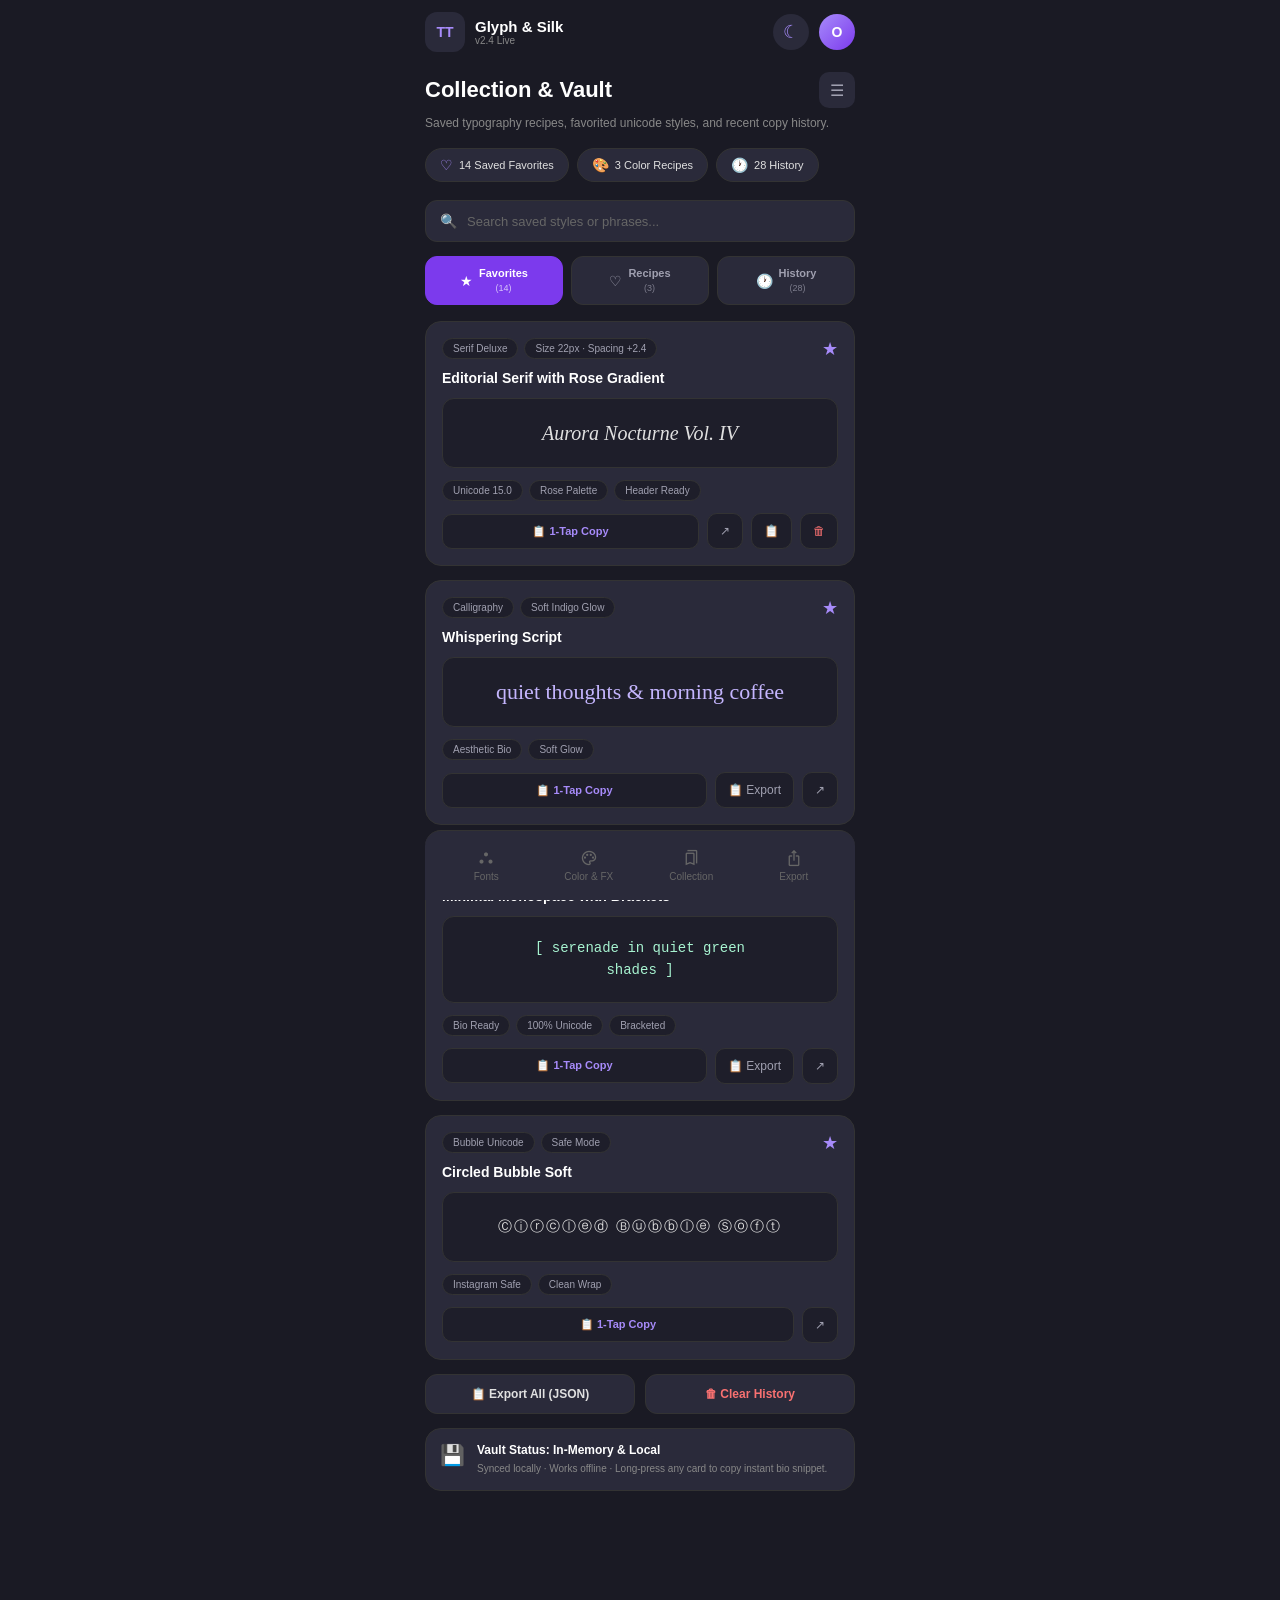
==== indexCollection.html @ 8c1415b9 "reducing the nav in font" ====
<!doctype html>
<html lang="en">
  <head>
    <meta charset="UTF-8" />
    <meta name="viewport" content="width=device-width, initial-scale=1.0" />
    <title>Glyph & Silk - Collection</title>
    <link rel="stylesheet" href="styleCollection.css" />
    <!-- Google Fonts -->
    <link
      rel="stylesheet"
      href="https://fonts.googleapis.com/css2?family=Material+Symbols+Outlined:opsz,wght,FILL,GRAD@24,400,0,0"
    />
  </head>
  <body>
    <div class="app">
      <!-- HEADER -->
      <header class="header">
        <div class="header-left">
          <div class="logo">TT</div>
          <div>
            <h1>Glyph & Silk</h1>
            <p>v2.4 Live</p>
          </div>
        </div>
        <div class="header-right">
          <button class="theme-btn">☾</button>
          <div class="avatar">O</div>
        </div>
      </header>

      <!-- TITLE SECTION -->
      <div class="title-section">
        <div class="title-row">
          <h2>Collection & Vault</h2>
          <button class="filter-btn">☰</button>
        </div>
        <p class="subtitle">
          Saved typography recipes, favorited unicode styles, and recent copy
          history.
        </p>
      </div>

      <!-- STATS PILLS -->
      <div class="stats-row">
        <div class="stat-pill">
          <span class="icon">♡</span> 14 Saved Favorites
        </div>
        <div class="stat-pill">
          <span class="icon">🎨</span> 3 Color Recipes
        </div>
        <div class="stat-pill"><span class="icon">🕐</span> 28 History</div>
      </div>

      <!-- SEARCH BAR -->
      <div class="search-bar">
        <span class="search-icon">🔍</span>
        <input type="text" placeholder="Search saved styles or phrases..." />
      </div>

      <!-- FILTER TABS -->
      <div class="filter-tabs">
        <button class="active">
          <span class="icon">★</span>
          <div>
            <strong>Favorites</strong>
            <small>(14)</small>
          </div>
        </button>
        <button>
          <span class="icon">♡</span>
          <div>
            <strong>Recipes</strong>
            <small>(3)</small>
          </div>
        </button>
        <button>
          <span class="icon">🕐</span>
          <div>
            <strong>History</strong>
            <small>(28)</small>
          </div>
        </button>
      </div>

      <!-- CARD 1: Editorial Serif -->
      <div class="vault-card">
        <div class="card-top">
          <div class="tags">
            <span class="tag">Serif Deluxe</span>
            <span class="tag">Size 22px · Spacing +2.4</span>
          </div>
          <button class="star-btn">★</button>
        </div>
        <h3>Editorial Serif with Rose Gradient</h3>
        <div class="preview-box editorial-serif">Aurora Nocturne Vol. IV</div>
        <div class="tags-row">
          <span class="tag">Unicode 15.0</span>
          <span class="tag">Rose Palette</span>
          <span class="tag">Header Ready</span>
        </div>
        <div class="action-row">
          <button class="copy-btn">📋 1-Tap Copy</button>
          <button class="icon-btn">↗</button>
          <button class="icon-btn">📋</button>
          <button class="icon-btn delete">🗑</button>
        </div>
      </div>

      <!-- CARD 2: Whispering Script -->
      <div class="vault-card">
        <div class="card-top">
          <div class="tags">
            <span class="tag">Calligraphy</span>
            <span class="tag">Soft Indigo Glow</span>
          </div>
          <button class="star-btn">★</button>
        </div>
        <h3>Whispering Script</h3>
        <div class="preview-box whispering-script">
          quiet thoughts & morning coffee
        </div>
        <div class="tags-row">
          <span class="tag">Aesthetic Bio</span>
          <span class="tag">Soft Glow</span>
        </div>
        <div class="action-row">
          <button class="copy-btn">📋 1-Tap Copy</button>
          <button class="icon-btn">📋 Export</button>
          <button class="icon-btn">↗</button>
        </div>
      </div>

      <!-- CARD 3: Minimal Monospace -->
      <div class="vault-card">
        <div class="card-top">
          <div class="tags">
            <span class="tag">Monospace</span>
            <span class="tag">Sage Accent</span>
          </div>
          <button class="star-btn">★</button>
        </div>
        <h3>Minimal Monospace with Brackets</h3>
        <div class="preview-box monospace">
          [ serenade in quiet green<br />shades ]
        </div>
        <div class="tags-row">
          <span class="tag">Bio Ready</span>
          <span class="tag">100% Unicode</span>
          <span class="tag">Bracketed</span>
        </div>
        <div class="action-row">
          <button class="copy-btn">📋 1-Tap Copy</button>
          <button class="icon-btn">📋 Export</button>
          <button class="icon-btn">↗</button>
        </div>
      </div>

      <!-- CARD 4: Circled Bubble -->
      <div class="vault-card">
        <div class="card-top">
          <div class="tags">
            <span class="tag">Bubble Unicode</span>
            <span class="tag">Safe Mode</span>
          </div>
          <button class="star-btn">★</button>
        </div>
        <h3>Circled Bubble Soft</h3>
        <div class="preview-box circled-bubble">Ⓒⓘⓡⓒⓛⓔⓓ Ⓑⓤⓑⓑⓛⓔ Ⓢⓞⓕⓣ</div>
        <div class="tags-row">
          <span class="tag">Instagram Safe</span>
          <span class="tag">Clean Wrap</span>
        </div>
        <div class="action-row">
          <button class="copy-btn">📋 1-Tap Copy</button>
          <button class="icon-btn">↗</button>
        </div>
      </div>

      <!-- BOTTOM BUTTONS -->
      <div class="bottom-actions">
        <button class="export-btn">📋 Export All (JSON)</button>
        <button class="clear-btn">🗑 Clear History</button>
      </div>

      <!-- VAULT STATUS -->
      <div class="vault-status">
        <div class="status-icon">💾</div>
        <div>
          <strong>Vault Status: In-Memory & Local</strong>
          <p>
            Synced locally · Works offline · Long-press any card to copy instant
            bio snippet.
          </p>
        </div>
      </div>

      <!-- BOTTOM NAV -->
      <nav class="bottom-nav">
        <a href="index.html" class="nav-item">
          <span>
            <span class="material-symbols-outlined">atr</span>
          </span>
          <p>Fonts</p>
        </a>

        <a href="indexTheme.html" class="nav-item">
          <span>
            <span class="material-symbols-outlined">palette</span>
          </span>
          <p>Color & FX</p>
        </a>

        <a href="indexCollection.html" class="nav-item">
          <span> <span class="material-symbols-outlined">bookmarks</span></span>
          <p>Collection</p>
        </a>
        <div class="nav-item">
          <span>
            <span class="material-symbols-outlined">ios_share</span>
          </span>
          <p>Export</p>
        </div>
      </nav>
    </div>
  </body>
</html>
---- styleCollection.css ----
/* RESET */
* {
  margin: 0;
  padding: 0;
  box-sizing: border-box;
}

body {
  background: #1a1a24;
  color: #e0e0e0;
  font-family: "Inter", sans-serif;
  min-height: 100vh;
  display: flex;
  justify-content: center;
  padding: 12px;
}

.app {
  width: 100%;
  max-width: 430px;
  padding-bottom: 90px;
}

/* HEADER */
.header {
  display: flex;
  justify-content: space-between;
  align-items: center;
  margin-bottom: 20px;
}

.header-left {
  display: flex;
  align-items: center;
  gap: 10px;
}

.logo {
  width: 40px;
  height: 40px;
  background: #2a2a3a;
  border-radius: 12px;
  display: flex;
  align-items: center;
  justify-content: center;
  font-weight: 700;
  color: #a78bfa;
  font-size: 14px;
}

.header h1 {
  font-size: 15px;
  font-weight: 600;
  color: #fff;
}

.header p {
  font-size: 10px;
  color: #888;
}

.header-right {
  display: flex;
  align-items: center;
  gap: 10px;
}

.theme-btn {
  width: 36px;
  height: 36px;
  border-radius: 50%;
  border: none;
  background: #2a2a3a;
  color: #a78bfa;
  font-size: 18px;
  cursor: pointer;
}

.avatar {
  width: 36px;
  height: 36px;
  background: linear-gradient(135deg, #a78bfa, #7c3aed);
  border-radius: 50%;
  display: flex;
  align-items: center;
  justify-content: center;
  font-weight: 700;
  color: #fff;
  font-size: 14px;
}

/* TITLE */
.title-section {
  margin-bottom: 16px;
}

.title-row {
  display: flex;
  justify-content: space-between;
  align-items: center;
  margin-bottom: 6px;
}

.title-section h2 {
  font-size: 22px;
  font-weight: 700;
  color: #fff;
}

.filter-btn {
  width: 36px;
  height: 36px;
  border-radius: 10px;
  border: none;
  background: #2a2a3a;
  color: #a0a0b0;
  font-size: 16px;
  cursor: pointer;
}

.subtitle {
  font-size: 12px;
  color: #888;
  line-height: 1.5;
}

/* STATS PILLS */
.stats-row {
  display: flex;
  gap: 8px;
  margin-bottom: 14px;
  overflow-x: auto;
  padding-bottom: 4px;
}

.stat-pill {
  white-space: nowrap;
  background: #2a2a3a;
  border: 1px solid #333;
  color: #e0e0e0;
  padding: 8px 14px;
  border-radius: 20px;
  font-size: 11px;
  font-weight: 500;
  display: flex;
  align-items: center;
  gap: 6px;
}

.stat-pill .icon {
  color: #a78bfa;
  font-size: 14px;
}

/* SEARCH BAR */
.search-bar {
  display: flex;
  align-items: center;
  gap: 10px;
  background: #2a2a3a;
  border: 1px solid #333;
  border-radius: 12px;
  padding: 12px 14px;
  margin-bottom: 14px;
}

.search-icon {
  color: #666;
  font-size: 14px;
}

.search-bar input {
  flex: 1;
  background: transparent;
  border: none;
  outline: none;
  color: #e0e0e0;
  font-size: 13px;
  font-family: "Inter", sans-serif;
}

.search-bar input::placeholder {
  color: #666;
}

/* FILTER TABS */
.filter-tabs {
  display: flex;
  gap: 8px;
  margin-bottom: 16px;
}

.filter-tabs button {
  flex: 1;
  display: flex;
  align-items: center;
  justify-content: center;
  gap: 6px;
  background: #2a2a3a;
  border: 1px solid #333;
  color: #a0a0b0;
  padding: 10px 8px;
  border-radius: 12px;
  cursor: pointer;
  font-family: "Inter", sans-serif;
}

.filter-tabs button.active {
  background: #7c3aed;
  color: #fff;
  border-color: #7c3aed;
}

.filter-tabs .icon {
  font-size: 14px;
}

.filter-tabs strong {
  font-size: 11px;
  display: block;
  font-weight: 600;
}

.filter-tabs small {
  font-size: 9px;
  opacity: 0.7;
}

/* VAULT CARDS */
.vault-card {
  background: #2a2a3a;
  border-radius: 16px;
  padding: 16px;
  margin-bottom: 14px;
  border: 1px solid #333;
}

.card-top {
  display: flex;
  justify-content: space-between;
  align-items: flex-start;
  margin-bottom: 10px;
}

.tags {
  display: flex;
  gap: 6px;
  flex-wrap: wrap;
}

.tag {
  background: #1e1e2a;
  color: #a0a0b0;
  padding: 4px 10px;
  border-radius: 20px;
  font-size: 10px;
  font-weight: 500;
  border: 1px solid #333;
}

.star-btn {
  background: transparent;
  border: none;
  color: #a78bfa;
  font-size: 18px;
  cursor: pointer;
}

.vault-card h3 {
  font-size: 14px;
  font-weight: 600;
  color: #fff;
  margin-bottom: 12px;
}

/* PREVIEW BOXES */
.preview-box {
  background: #1e1e2a;
  border-radius: 12px;
  padding: 20px;
  margin-bottom: 12px;
  text-align: center;
  min-height: 70px;
  display: flex;
  align-items: center;
  justify-content: center;
  border: 1px solid #333;
}

.editorial-serif {
  font-family: "Playfair Display", serif;
  font-style: italic;
  font-size: 20px;
  color: #e0e0e0;
}

.whispering-script {
  font-family: "Dancing Script", cursive;
  font-size: 22px;
  color: #c4b5fd;
}

.monospace {
  font-family: "Fira Code", monospace;
  font-size: 14px;
  color: #a7f3d0;
  line-height: 1.6;
}

.circled-bubble {
  font-family: "Inter", sans-serif;
  font-size: 14px;
  color: #e0e0e0;
  letter-spacing: 2px;
}

.tags-row {
  display: flex;
  gap: 6px;
  flex-wrap: wrap;
  margin-bottom: 12px;
}

/* ACTION BUTTONS */
.action-row {
  display: flex;
  gap: 8px;
  align-items: center;
}

.copy-btn {
  flex: 1;
  background: #1e1e2a;
  border: 1px solid #333;
  color: #a78bfa;
  padding: 10px 14px;
  border-radius: 10px;
  font-size: 11px;
  font-weight: 600;
  cursor: pointer;
  font-family: "Inter", sans-serif;
}

.icon-btn {
  background: #1e1e2a;
  border: 1px solid #333;
  color: #a0a0b0;
  padding: 10px 12px;
  border-radius: 10px;
  font-size: 12px;
  cursor: pointer;
}

.icon-btn.delete {
  color: #f87171;
}

/* BOTTOM ACTIONS */
.bottom-actions {
  display: flex;
  gap: 10px;
  margin-bottom: 14px;
}

.export-btn {
  flex: 1;
  background: #2a2a3a;
  border: 1px solid #333;
  color: #e0e0e0;
  padding: 12px;
  border-radius: 12px;
  font-size: 12px;
  font-weight: 600;
  cursor: pointer;
  font-family: "Inter", sans-serif;
}

.clear-btn {
  flex: 1;
  background: #2a2a3a;
  border: 1px solid #333;
  color: #f87171;
  padding: 12px;
  border-radius: 12px;
  font-size: 12px;
  font-weight: 600;
  cursor: pointer;
  font-family: "Inter", sans-serif;
}

/* VAULT STATUS */
.vault-status {
  display: flex;
  align-items: flex-start;
  gap: 12px;
  background: #2a2a3a;
  border: 1px solid #333;
  border-radius: 16px;
  padding: 14px;
  margin-bottom: 16px;
}

.status-icon {
  font-size: 20px;
  color: #a78bfa;
}

.vault-status strong {
  font-size: 12px;
  color: #fff;
  display: block;
  margin-bottom: 4px;
}

.vault-status p {
  font-size: 10px;
  color: #888;
  line-height: 1.5;
}

/* BOTTOM NAV */
.bottom-nav {
  position: fixed;
  bottom: 0;
  left: 0;
  right: 0;
  display: grid;
  grid-template-columns: repeat(4, 1fr);
  background: #2a2a3a;
  border-radius: 16px 16px 0 0;
  padding: 10px;
  z-index: 100;
  border-top: 1px solid #333;
  max-width: 430px;
  margin: 0 auto;
}

.nav-item {
  text-align: center;
  padding: 8px;
  border-radius: 10px;
  cursor: pointer;
  transition: all 0.2s ease;
  text-decoration: none;
  color: inherit;
  display: block;
}

.nav-item span {
  font-size: 18px;
  display: block;
  margin-bottom: 4px;
  color: #666;
}

.nav-item p {
  font-size: 10px;
  color: #666;
  font-weight: 500;
}

.nav-item.active {
  background: #1e1e2a;
}

.nav-item.active span,
.nav-item.active p {
  color: #a78bfa;
}

.nav-item:hover {
  background: #1e1e2a;
  transform: translateY(-2px);
}
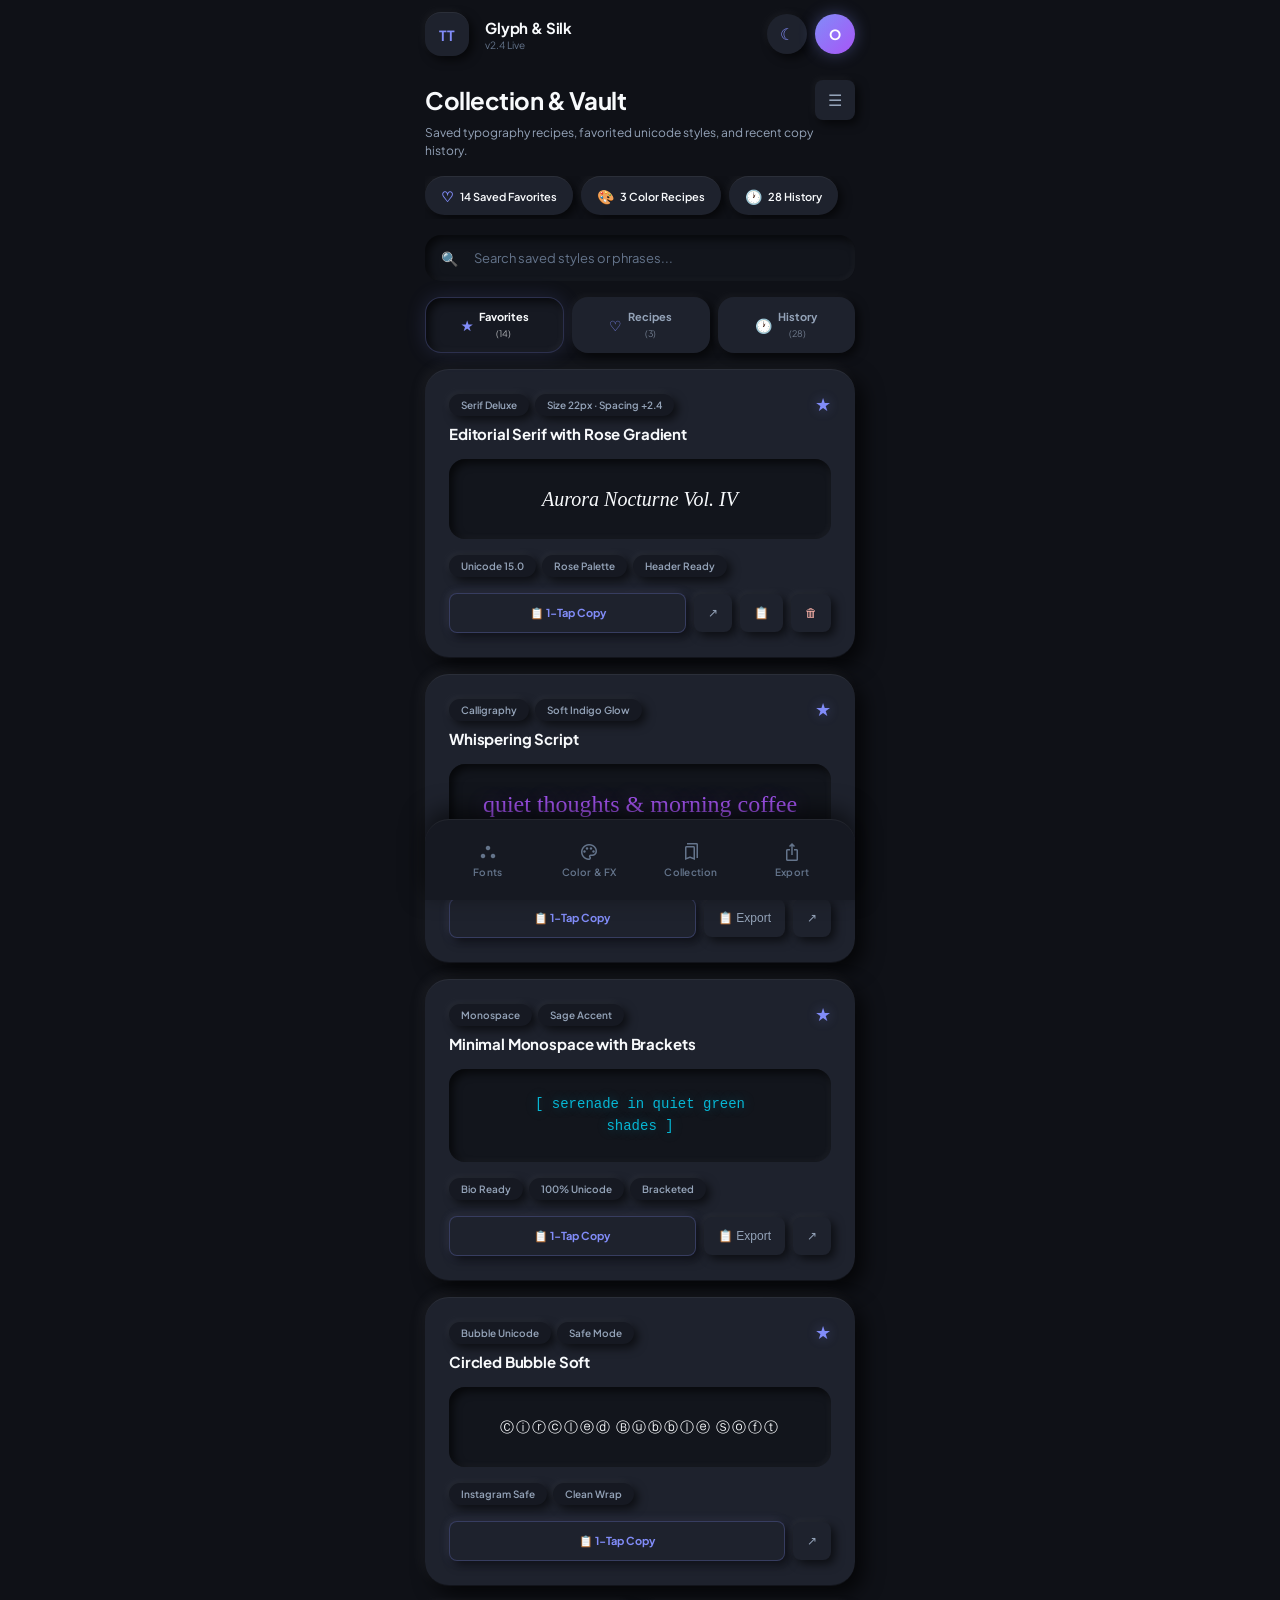
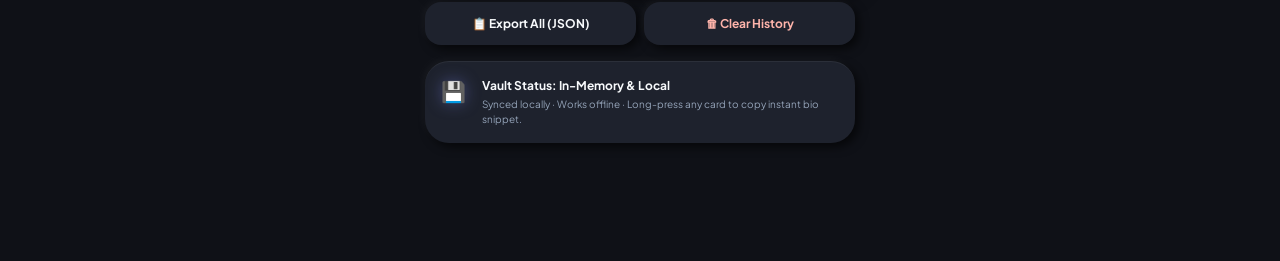
==== commit 5ff923cf: "testing a new design" ====
--- a/indexCollection.html
+++ b/indexCollection.html
@@ -10,6 +10,12 @@
       rel="stylesheet"
       href="https://fonts.googleapis.com/css2?family=Material+Symbols+Outlined:opsz,wght,FILL,GRAD@24,400,0,0"
     />
+    <link rel="preconnect" href="https://fonts.googleapis.com" />
+    <link rel="preconnect" href="https://fonts.gstatic.com" crossorigin />
+    <link
+      href="https://fonts.googleapis.com/css2?family=Plus+Jakarta+Sans:wght@400;500;600;700&display=swap"
+      rel="stylesheet"
+    />
   </head>
   <body>
     <div class="app">
--- a/styleCollection.css
+++ b/styleCollection.css
@@ -5,10 +5,61 @@
   box-sizing: border-box;
 }
 
+/* MIDNIGHT SILK — Design System */
+:root {
+  /* Surfaces */
+  --surface-base: #0f1117;
+  --surface-elevated: #161922;
+  --surface-raised: #1e222d;
+  --surface-highlight: #262b38;
+  --surface-input: #12151c;
+
+  /* Text */
+  --text-primary: #f8fafc;
+  --text-secondary: #94a3b8;
+  --text-tertiary: #64748b;
+
+  /* Accents */
+  --primary: #818cf8;
+  --secondary: #a855f7;
+  --tertiary: #06b6d4;
+
+  /* Glows */
+  --glow-primary: rgba(129, 140, 248, 0.35);
+  --glow-secondary: rgba(168, 85, 247, 0.3);
+  --glow-tertiary: rgba(6, 182, 212, 0.35);
+
+  /* Shadows */
+  --shadow-level-1:
+    4px 4px 10px rgba(0, 0, 0, 0.6), -3px -3px 8px rgba(255, 255, 255, 0.04);
+  --shadow-level-2:
+    8px 8px 20px rgba(0, 0, 0, 0.7), -4px -4px 14px rgba(255, 255, 255, 0.05);
+  --shadow-inset:
+    inset 4px 4px 8px rgba(0, 0, 0, 0.65),
+    inset -2px -2px 6px rgba(255, 255, 255, 0.04);
+  --shadow-glow:
+    0 0 20px var(--glow-primary), 6px 6px 16px rgba(0, 0, 0, 0.7),
+    -3px -3px 10px rgba(255, 255, 255, 0.05);
+
+  /* Rounded */
+  --r-sm: 0.25rem;
+  --r-md: 0.5rem;
+  --r-lg: 1rem;
+  --r-xl: 1.5rem;
+  --r-full: 9999px;
+
+  /* Spacing */
+  --space-xs: 0.25rem;
+  --space-sm: 0.5rem;
+  --space-md: 1rem;
+  --space-lg: 1.5rem;
+  --space-xl: 2.5rem;
+}
+
 body {
-  background: #1a1a24;
-  color: #e0e0e0;
-  font-family: "Inter", sans-serif;
+  background: var(--surface-base);
+  color: var(--text-primary);
+  font-family: "Plus Jakarta Sans", "Inter", sans-serif;
   min-height: 100vh;
   display: flex;
   justify-content: center;
@@ -26,129 +77,147 @@
   display: flex;
   justify-content: space-between;
   align-items: center;
-  margin-bottom: 20px;
+  margin-bottom: var(--space-lg);
 }
 
 .header-left {
   display: flex;
   align-items: center;
-  gap: 10px;
+  gap: var(--space-md);
 }
 
 .logo {
+  width: 44px;
+  height: 44px;
+  background: var(--surface-raised);
+  border-radius: var(--r-lg);
+  display: flex;
+  align-items: center;
+  justify-content: center;
+  font-weight: 700;
+  color: var(--primary);
+  font-size: 14px;
+  box-shadow: var(--shadow-level-1);
+  border-top: 1px solid rgba(255, 255, 255, 0.06);
+}
+
+.header h1 {
+  font-size: 15px;
+  font-weight: 700;
+  color: var(--text-primary);
+  letter-spacing: -0.01em;
+}
+
+.header p {
+  font-size: 10px;
+  color: var(--text-tertiary);
+  margin-top: 2px;
+}
+
+.header-right {
+  display: flex;
+  align-items: center;
+  gap: var(--space-sm);
+}
+
+.theme-btn {
   width: 40px;
   height: 40px;
-  background: #2a2a3a;
-  border-radius: 12px;
+  border-radius: var(--r-full);
+  border: none;
+  background: var(--surface-raised);
+  color: var(--primary);
+  font-size: 16px;
+  cursor: pointer;
+  box-shadow: var(--shadow-level-1);
+  transition: all 0.2s ease;
+}
+
+.theme-btn:active {
+  box-shadow: var(--shadow-inset);
+}
+
+.avatar {
+  width: 40px;
+  height: 40px;
+  background: linear-gradient(135deg, var(--primary), var(--secondary));
+  border-radius: var(--r-full);
   display: flex;
   align-items: center;
   justify-content: center;
   font-weight: 700;
-  color: #a78bfa;
-  font-size: 14px;
-}
-
-.header h1 {
-  font-size: 15px;
-  font-weight: 600;
   color: #fff;
-}
-
-.header p {
-  font-size: 10px;
-  color: #888;
-}
-
-.header-right {
-  display: flex;
-  align-items: center;
-  gap: 10px;
-}
-
-.theme-btn {
-  width: 36px;
-  height: 36px;
-  border-radius: 50%;
-  border: none;
-  background: #2a2a3a;
-  color: #a78bfa;
-  font-size: 18px;
-  cursor: pointer;
-}
-
-.avatar {
-  width: 36px;
-  height: 36px;
-  background: linear-gradient(135deg, #a78bfa, #7c3aed);
-  border-radius: 50%;
-  display: flex;
-  align-items: center;
-  justify-content: center;
-  font-weight: 700;
-  color: #fff;
-  font-size: 14px;
+  font-size: 14px;
+  box-shadow: 0 0 16px var(--glow-primary);
 }
 
 /* TITLE */
 .title-section {
-  margin-bottom: 16px;
+  margin-bottom: var(--space-md);
 }
 
 .title-row {
   display: flex;
   justify-content: space-between;
   align-items: center;
-  margin-bottom: 6px;
+  margin-bottom: var(--space-xs);
 }
 
 .title-section h2 {
-  font-size: 22px;
-  font-weight: 700;
-  color: #fff;
+  font-size: 24px;
+  font-weight: 700;
+  color: var(--text-primary);
+  letter-spacing: -0.02em;
 }
 
 .filter-btn {
-  width: 36px;
-  height: 36px;
-  border-radius: 10px;
-  border: none;
-  background: #2a2a3a;
-  color: #a0a0b0;
+  width: 40px;
+  height: 40px;
+  border-radius: var(--r-md);
+  border: none;
+  background: var(--surface-raised);
+  color: var(--text-secondary);
   font-size: 16px;
   cursor: pointer;
+  box-shadow: var(--shadow-level-1);
+}
+
+.filter-btn:active {
+  box-shadow: var(--shadow-inset);
 }
 
 .subtitle {
   font-size: 12px;
-  color: #888;
+  color: var(--text-secondary);
   line-height: 1.5;
 }
 
 /* STATS PILLS */
 .stats-row {
   display: flex;
-  gap: 8px;
-  margin-bottom: 14px;
+  gap: var(--space-sm);
+  margin-bottom: var(--space-md);
   overflow-x: auto;
-  padding-bottom: 4px;
+  padding-bottom: var(--space-xs);
 }
 
 .stat-pill {
   white-space: nowrap;
-  background: #2a2a3a;
-  border: 1px solid #333;
-  color: #e0e0e0;
-  padding: 8px 14px;
-  border-radius: 20px;
+  background: var(--surface-raised);
+  color: var(--text-primary);
+  padding: 10px 16px;
+  border-radius: var(--r-full);
   font-size: 11px;
-  font-weight: 500;
+  font-weight: 600;
   display: flex;
   align-items: center;
   gap: 6px;
+  box-shadow: var(--shadow-level-1);
+  border-top: 1px solid rgba(255, 255, 255, 0.06);
 }
 
 .stat-pill .icon {
-  color: #a78bfa;
+  color: var(--primary);
   font-size: 14px;
 }
 
@@ -156,16 +225,16 @@
 .search-bar {
   display: flex;
   align-items: center;
-  gap: 10px;
-  background: #2a2a3a;
-  border: 1px solid #333;
-  border-radius: 12px;
-  padding: 12px 14px;
-  margin-bottom: 14px;
+  gap: var(--space-md);
+  background: var(--surface-input);
+  border-radius: var(--r-lg);
+  padding: 14px 16px;
+  margin-bottom: var(--space-md);
+  box-shadow: var(--shadow-inset);
 }
 
 .search-icon {
-  color: #666;
+  color: var(--text-tertiary);
   font-size: 14px;
 }
 
@@ -174,20 +243,20 @@
   background: transparent;
   border: none;
   outline: none;
-  color: #e0e0e0;
+  color: var(--text-primary);
   font-size: 13px;
-  font-family: "Inter", sans-serif;
+  font-family: inherit;
 }
 
 .search-bar input::placeholder {
-  color: #666;
+  color: var(--text-tertiary);
 }
 
 /* FILTER TABS */
 .filter-tabs {
   display: flex;
-  gap: 8px;
-  margin-bottom: 16px;
+  gap: var(--space-sm);
+  margin-bottom: var(--space-md);
 }
 
 .filter-tabs button {
@@ -196,29 +265,35 @@
   align-items: center;
   justify-content: center;
   gap: 6px;
-  background: #2a2a3a;
-  border: 1px solid #333;
-  color: #a0a0b0;
-  padding: 10px 8px;
-  border-radius: 12px;
-  cursor: pointer;
-  font-family: "Inter", sans-serif;
+  background: var(--surface-raised);
+  color: var(--text-secondary);
+  padding: 12px 8px;
+  border-radius: var(--r-lg);
+  cursor: pointer;
+  font-family: inherit;
+  border: none;
+  box-shadow: var(--shadow-level-1);
+  transition: all 0.2s ease;
 }
 
 .filter-tabs button.active {
-  background: #7c3aed;
-  color: #fff;
-  border-color: #7c3aed;
+  background: var(--surface-elevated);
+  color: var(--text-primary);
+  box-shadow:
+    var(--shadow-inset),
+    0 0 20px rgba(129, 140, 248, 0.15);
+  border: 1px solid rgba(129, 140, 248, 0.2);
 }
 
 .filter-tabs .icon {
   font-size: 14px;
+  color: var(--primary);
 }
 
 .filter-tabs strong {
   font-size: 11px;
   display: block;
-  font-weight: 600;
+  font-weight: 700;
 }
 
 .filter-tabs small {
@@ -228,18 +303,20 @@
 
 /* VAULT CARDS */
 .vault-card {
-  background: #2a2a3a;
-  border-radius: 16px;
-  padding: 16px;
-  margin-bottom: 14px;
-  border: 1px solid #333;
+  background: var(--surface-raised);
+  border-radius: var(--r-xl);
+  padding: var(--space-lg);
+  margin-bottom: var(--space-md);
+  box-shadow: var(--shadow-level-2);
+  border-top: 1px solid rgba(255, 255, 255, 0.06);
+  border-bottom: 1px solid rgba(0, 0, 0, 0.4);
 }
 
 .card-top {
   display: flex;
   justify-content: space-between;
   align-items: flex-start;
-  margin-bottom: 10px;
+  margin-bottom: var(--space-sm);
 }
 
 .tags {
@@ -249,68 +326,72 @@
 }
 
 .tag {
-  background: #1e1e2a;
-  color: #a0a0b0;
-  padding: 4px 10px;
-  border-radius: 20px;
+  background: var(--surface-elevated);
+  color: var(--text-secondary);
+  padding: 5px 12px;
+  border-radius: var(--r-full);
   font-size: 10px;
-  font-weight: 500;
-  border: 1px solid #333;
+  font-weight: 600;
+  box-shadow: var(--shadow-level-1);
 }
 
 .star-btn {
   background: transparent;
   border: none;
-  color: #a78bfa;
+  color: var(--primary);
   font-size: 18px;
   cursor: pointer;
+  text-shadow: 0 0 12px var(--glow-primary);
 }
 
 .vault-card h3 {
-  font-size: 14px;
-  font-weight: 600;
-  color: #fff;
-  margin-bottom: 12px;
+  font-size: 15px;
+  font-weight: 700;
+  color: var(--text-primary);
+  margin-bottom: var(--space-md);
+  letter-spacing: -0.01em;
 }
 
 /* PREVIEW BOXES */
 .preview-box {
-  background: #1e1e2a;
-  border-radius: 12px;
-  padding: 20px;
-  margin-bottom: 12px;
+  background: var(--surface-input);
+  border-radius: var(--r-lg);
+  padding: 24px;
+  margin-bottom: var(--space-md);
   text-align: center;
-  min-height: 70px;
+  min-height: 80px;
   display: flex;
   align-items: center;
   justify-content: center;
-  border: 1px solid #333;
+  box-shadow: var(--shadow-inset);
 }
 
 .editorial-serif {
   font-family: "Playfair Display", serif;
   font-style: italic;
   font-size: 20px;
-  color: #e0e0e0;
+  color: var(--text-primary);
 }
 
 .whispering-script {
   font-family: "Dancing Script", cursive;
-  font-size: 22px;
-  color: #c4b5fd;
+  font-size: 24px;
+  color: var(--secondary);
+  text-shadow: 0 0 20px var(--glow-secondary);
 }
 
 .monospace {
   font-family: "Fira Code", monospace;
   font-size: 14px;
-  color: #a7f3d0;
+  color: var(--tertiary);
   line-height: 1.6;
+  text-shadow: 0 0 12px var(--glow-tertiary);
 }
 
 .circled-bubble {
-  font-family: "Inter", sans-serif;
-  font-size: 14px;
-  color: #e0e0e0;
+  font-family: inherit;
+  font-size: 14px;
+  color: var(--text-primary);
   letter-spacing: 2px;
 }
 
@@ -318,103 +399,130 @@
   display: flex;
   gap: 6px;
   flex-wrap: wrap;
-  margin-bottom: 12px;
+  margin-bottom: var(--space-md);
 }
 
 /* ACTION BUTTONS */
 .action-row {
   display: flex;
-  gap: 8px;
+  gap: var(--space-sm);
   align-items: center;
 }
 
 .copy-btn {
   flex: 1;
-  background: #1e1e2a;
-  border: 1px solid #333;
-  color: #a78bfa;
-  padding: 10px 14px;
-  border-radius: 10px;
+  background: var(--surface-raised);
+  color: var(--primary);
+  padding: 12px 14px;
+  border-radius: var(--r-md);
   font-size: 11px;
-  font-weight: 600;
-  cursor: pointer;
-  font-family: "Inter", sans-serif;
+  font-weight: 700;
+  cursor: pointer;
+  font-family: inherit;
+  border: 1px solid rgba(129, 140, 248, 0.25);
+  box-shadow:
+    var(--shadow-level-1),
+    0 0 12px rgba(129, 140, 248, 0.1);
+  transition: all 0.2s ease;
+}
+
+.copy-btn:active {
+  box-shadow: var(--shadow-inset);
 }
 
 .icon-btn {
-  background: #1e1e2a;
-  border: 1px solid #333;
-  color: #a0a0b0;
-  padding: 10px 12px;
-  border-radius: 10px;
+  background: var(--surface-raised);
+  color: var(--text-secondary);
+  padding: 12px 14px;
+  border-radius: var(--r-md);
   font-size: 12px;
   cursor: pointer;
+  border: none;
+  box-shadow: var(--shadow-level-1);
+  transition: all 0.2s ease;
+}
+
+.icon-btn:active {
+  box-shadow: var(--shadow-inset);
 }
 
 .icon-btn.delete {
-  color: #f87171;
+  color: #ffb4ab;
 }
 
 /* BOTTOM ACTIONS */
 .bottom-actions {
   display: flex;
-  gap: 10px;
-  margin-bottom: 14px;
+  gap: var(--space-sm);
+  margin-bottom: var(--space-md);
 }
 
 .export-btn {
   flex: 1;
-  background: #2a2a3a;
-  border: 1px solid #333;
-  color: #e0e0e0;
-  padding: 12px;
-  border-radius: 12px;
+  background: var(--surface-raised);
+  color: var(--text-primary);
+  padding: 14px;
+  border-radius: var(--r-lg);
   font-size: 12px;
-  font-weight: 600;
-  cursor: pointer;
-  font-family: "Inter", sans-serif;
+  font-weight: 700;
+  cursor: pointer;
+  font-family: inherit;
+  border: none;
+  box-shadow: var(--shadow-level-1);
+}
+
+.export-btn:active {
+  box-shadow: var(--shadow-inset);
 }
 
 .clear-btn {
   flex: 1;
-  background: #2a2a3a;
-  border: 1px solid #333;
-  color: #f87171;
-  padding: 12px;
-  border-radius: 12px;
+  background: var(--surface-raised);
+  color: #ffb4ab;
+  padding: 14px;
+  border-radius: var(--r-lg);
   font-size: 12px;
-  font-weight: 600;
-  cursor: pointer;
-  font-family: "Inter", sans-serif;
+  font-weight: 700;
+  cursor: pointer;
+  font-family: inherit;
+  border: none;
+  box-shadow: var(--shadow-level-1);
+}
+
+.clear-btn:active {
+  box-shadow: var(--shadow-inset);
 }
 
 /* VAULT STATUS */
 .vault-status {
   display: flex;
   align-items: flex-start;
-  gap: 12px;
-  background: #2a2a3a;
-  border: 1px solid #333;
-  border-radius: 16px;
-  padding: 14px;
-  margin-bottom: 16px;
+  gap: var(--space-md);
+  background: var(--surface-raised);
+  border-radius: var(--r-xl);
+  padding: var(--space-md);
+  margin-bottom: var(--space-md);
+  box-shadow: var(--shadow-level-1);
+  border-top: 1px solid rgba(255, 255, 255, 0.06);
 }
 
 .status-icon {
   font-size: 20px;
-  color: #a78bfa;
+  color: var(--primary);
+  text-shadow: 0 0 16px var(--glow-primary);
 }
 
 .vault-status strong {
   font-size: 12px;
-  color: #fff;
+  color: var(--text-primary);
   display: block;
   margin-bottom: 4px;
+  font-weight: 700;
 }
 
 .vault-status p {
   font-size: 10px;
-  color: #888;
+  color: var(--text-secondary);
   line-height: 1.5;
 }
 
@@ -426,19 +534,20 @@
   right: 0;
   display: grid;
   grid-template-columns: repeat(4, 1fr);
-  background: #2a2a3a;
-  border-radius: 16px 16px 0 0;
-  padding: 10px;
+  background: var(--surface-elevated);
+  border-radius: var(--r-xl) var(--r-xl) 0 0;
+  padding: 12px;
   z-index: 100;
-  border-top: 1px solid #333;
+  border-top: 1px solid rgba(255, 255, 255, 0.06);
   max-width: 430px;
   margin: 0 auto;
+  box-shadow: 0 -8px 24px rgba(0, 0, 0, 0.6);
 }
 
 .nav-item {
   text-align: center;
-  padding: 8px;
-  border-radius: 10px;
+  padding: 10px 8px;
+  border-radius: var(--r-md);
   cursor: pointer;
   transition: all 0.2s ease;
   text-decoration: none;
@@ -447,28 +556,31 @@
 }
 
 .nav-item span {
-  font-size: 18px;
+  font-size: 20px;
   display: block;
   margin-bottom: 4px;
-  color: #666;
+  color: var(--text-tertiary);
 }
 
 .nav-item p {
   font-size: 10px;
-  color: #666;
-  font-weight: 500;
+  color: var(--text-tertiary);
+  font-weight: 600;
+  letter-spacing: 0.03em;
 }
 
 .nav-item.active {
-  background: #1e1e2a;
+  background: var(--surface-raised);
+  box-shadow: var(--shadow-level-1);
 }
 
 .nav-item.active span,
 .nav-item.active p {
-  color: #a78bfa;
+  color: var(--primary);
+  text-shadow: 0 0 12px var(--glow-primary);
 }
 
 .nav-item:hover {
-  background: #1e1e2a;
+  background: var(--surface-raised);
   transform: translateY(-2px);
 }
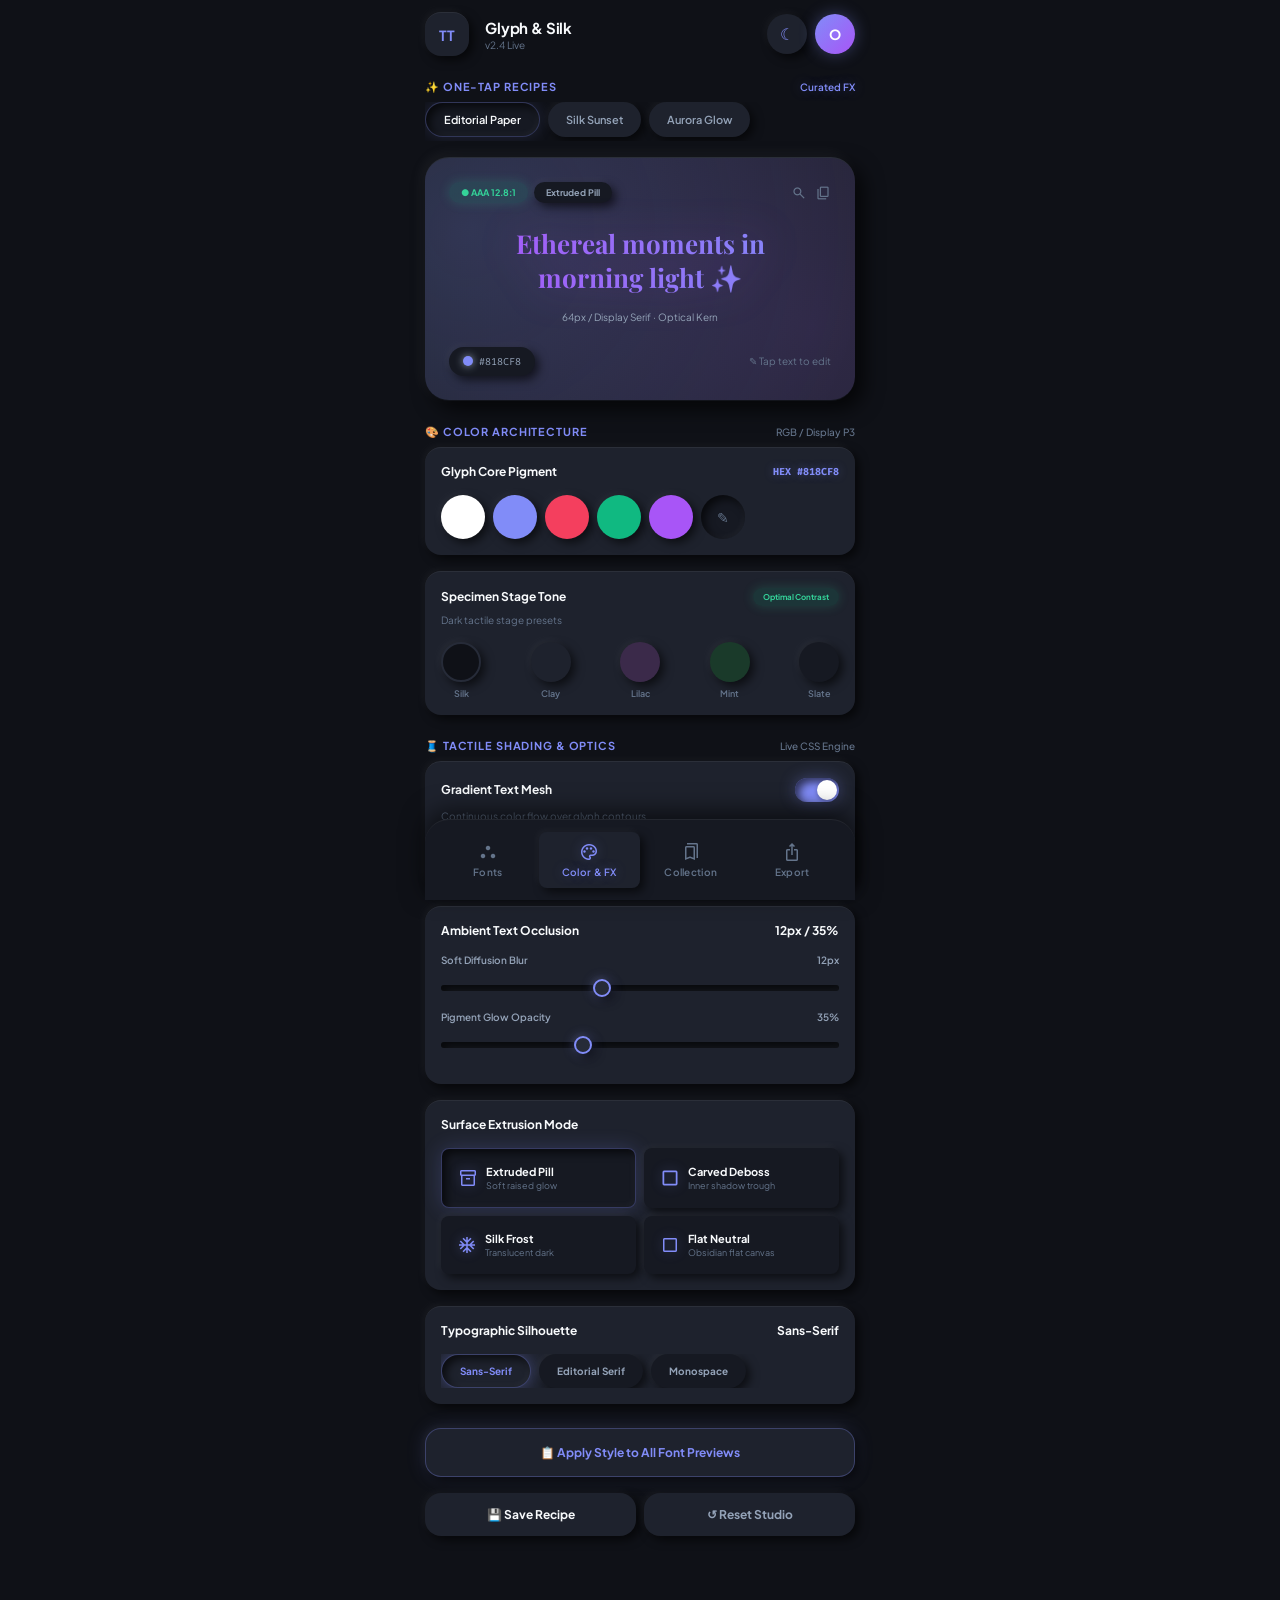
==== commit e30620a1: "modifying the dark theme for all the pages" ====
--- a/indexCollection.html
+++ b/indexCollection.html
@@ -3,8 +3,8 @@
   <head>
     <meta charset="UTF-8" />
     <meta name="viewport" content="width=device-width, initial-scale=1.0" />
-    <title>Glyph & Silk - Collection</title>
-    <link rel="stylesheet" href="styleCollection.css" />
+    <title>Glyph & Silk - Color & FX</title>
+    <link rel="stylesheet" href="styleTheme.css" />
     <!-- Google Fonts -->
     <link
       rel="stylesheet"
@@ -13,7 +13,7 @@
     <link rel="preconnect" href="https://fonts.googleapis.com" />
     <link rel="preconnect" href="https://fonts.gstatic.com" crossorigin />
     <link
-      href="https://fonts.googleapis.com/css2?family=Plus+Jakarta+Sans:wght@400;500;600;700&display=swap"
+      href="https://fonts.googleapis.com/css2?family=Plus+Jakarta+Sans:wght@400;500;600;700&family=Playfair+Display:ital,wght@0,400;0,700;1,400&family=Fira+Code:wght@400;500&display=swap"
       rel="stylesheet"
     />
   </head>
@@ -34,170 +34,204 @@
         </div>
       </header>
 
-      <!-- TITLE SECTION -->
-      <div class="title-section">
-        <div class="title-row">
-          <h2>Collection & Vault</h2>
-          <button class="filter-btn">☰</button>
-        </div>
-        <p class="subtitle">
-          Saved typography recipes, favorited unicode styles, and recent copy
-          history.
-        </p>
-      </div>
-
-      <!-- STATS PILLS -->
-      <div class="stats-row">
-        <div class="stat-pill">
-          <span class="icon">♡</span> 14 Saved Favorites
-        </div>
-        <div class="stat-pill">
-          <span class="icon">🎨</span> 3 Color Recipes
-        </div>
-        <div class="stat-pill"><span class="icon">🕐</span> 28 History</div>
-      </div>
-
-      <!-- SEARCH BAR -->
-      <div class="search-bar">
-        <span class="search-icon">🔍</span>
-        <input type="text" placeholder="Search saved styles or phrases..." />
-      </div>
-
-      <!-- FILTER TABS -->
-      <div class="filter-tabs">
-        <button class="active">
-          <span class="icon">★</span>
-          <div>
-            <strong>Favorites</strong>
-            <small>(14)</small>
-          </div>
-        </button>
-        <button>
-          <span class="icon">♡</span>
-          <div>
-            <strong>Recipes</strong>
-            <small>(3)</small>
-          </div>
-        </button>
-        <button>
-          <span class="icon">🕐</span>
-          <div>
-            <strong>History</strong>
-            <small>(28)</small>
-          </div>
-        </button>
-      </div>
-
-      <!-- CARD 1: Editorial Serif -->
-      <div class="vault-card">
-        <div class="card-top">
-          <div class="tags">
-            <span class="tag">Serif Deluxe</span>
-            <span class="tag">Size 22px · Spacing +2.4</span>
-          </div>
-          <button class="star-btn">★</button>
-        </div>
-        <h3>Editorial Serif with Rose Gradient</h3>
-        <div class="preview-box editorial-serif">Aurora Nocturne Vol. IV</div>
-        <div class="tags-row">
-          <span class="tag">Unicode 15.0</span>
-          <span class="tag">Rose Palette</span>
-          <span class="tag">Header Ready</span>
-        </div>
-        <div class="action-row">
-          <button class="copy-btn">📋 1-Tap Copy</button>
-          <button class="icon-btn">↗</button>
-          <button class="icon-btn">📋</button>
-          <button class="icon-btn delete">🗑</button>
-        </div>
-      </div>
-
-      <!-- CARD 2: Whispering Script -->
-      <div class="vault-card">
-        <div class="card-top">
-          <div class="tags">
-            <span class="tag">Calligraphy</span>
-            <span class="tag">Soft Indigo Glow</span>
-          </div>
-          <button class="star-btn">★</button>
-        </div>
-        <h3>Whispering Script</h3>
-        <div class="preview-box whispering-script">
-          quiet thoughts & morning coffee
-        </div>
-        <div class="tags-row">
-          <span class="tag">Aesthetic Bio</span>
-          <span class="tag">Soft Glow</span>
-        </div>
-        <div class="action-row">
-          <button class="copy-btn">📋 1-Tap Copy</button>
-          <button class="icon-btn">📋 Export</button>
-          <button class="icon-btn">↗</button>
-        </div>
-      </div>
-
-      <!-- CARD 3: Minimal Monospace -->
-      <div class="vault-card">
-        <div class="card-top">
-          <div class="tags">
-            <span class="tag">Monospace</span>
-            <span class="tag">Sage Accent</span>
-          </div>
-          <button class="star-btn">★</button>
-        </div>
-        <h3>Minimal Monospace with Brackets</h3>
-        <div class="preview-box monospace">
-          [ serenade in quiet green<br />shades ]
-        </div>
-        <div class="tags-row">
-          <span class="tag">Bio Ready</span>
-          <span class="tag">100% Unicode</span>
-          <span class="tag">Bracketed</span>
-        </div>
-        <div class="action-row">
-          <button class="copy-btn">📋 1-Tap Copy</button>
-          <button class="icon-btn">📋 Export</button>
-          <button class="icon-btn">↗</button>
-        </div>
-      </div>
-
-      <!-- CARD 4: Circled Bubble -->
-      <div class="vault-card">
-        <div class="card-top">
-          <div class="tags">
-            <span class="tag">Bubble Unicode</span>
-            <span class="tag">Safe Mode</span>
-          </div>
-          <button class="star-btn">★</button>
-        </div>
-        <h3>Circled Bubble Soft</h3>
-        <div class="preview-box circled-bubble">Ⓒⓘⓡⓒⓛⓔⓓ Ⓑⓤⓑⓑⓛⓔ Ⓢⓞⓕⓣ</div>
-        <div class="tags-row">
-          <span class="tag">Instagram Safe</span>
-          <span class="tag">Clean Wrap</span>
-        </div>
-        <div class="action-row">
-          <button class="copy-btn">📋 1-Tap Copy</button>
-          <button class="icon-btn">↗</button>
+      <!-- ONE-TAP RECIPES -->
+      <div class="section-header">
+        <span>✨ ONE-TAP RECIPES</span>
+        <span class="link">Curated FX</span>
+      </div>
+      <div class="recipe-tabs">
+        <button class="active">Editorial Paper</button>
+        <button>Silk Sunset</button>
+        <button>Aurora Glow</button>
+      </div>
+
+      <!-- PREVIEW CARD -->
+      <div class="preview-card">
+        <div class="preview-top">
+          <div class="badges">
+            <span class="badge green">● AAA 12.8:1</span>
+            <span class="badge">Extruded Pill</span>
+          </div>
+          <div class="preview-icons">
+            <span class="material-symbols-outlined">search</span>
+            <span class="material-symbols-outlined">content_copy</span>
+          </div>
+        </div>
+        <div class="preview-text">
+          Ethereal moments in<br />morning light ✨
+        </div>
+        <p class="preview-meta">64px / Display Serif · Optical Kern</p>
+        <div class="preview-footer">
+          <div class="color-chip">
+            <span class="dot" style="background: #818cf8"></span> #818CF8
+          </div>
+          <span class="tap-edit">✎ Tap text to edit</span>
+        </div>
+      </div>
+
+      <!-- COLOR ARCHITECTURE -->
+      <div class="section-header">
+        <span>🎨 COLOR ARCHITECTURE</span>
+        <span class="sub">RGB / Display P3</span>
+      </div>
+      <div class="card">
+        <div class="card-header">
+          <span>Glyph Core Pigment</span>
+          <span class="hex">HEX #818CF8</span>
+        </div>
+        <div class="swatches">
+          <div class="swatch" style="background: #ffffff"></div>
+          <div class="swatch" style="background: #818cf8"></div>
+          <div class="swatch" style="background: #f43f5e"></div>
+          <div class="swatch" style="background: #10b981"></div>
+          <div class="swatch" style="background: #a855f7"></div>
+          <div class="swatch add">✎</div>
+        </div>
+      </div>
+
+      <div class="card">
+        <div class="card-header">
+          <span>Specimen Stage Tone</span>
+          <span class="badge green small">Optimal Contrast</span>
+        </div>
+        <p class="card-sub">Dark tactile stage presets</p>
+        <div class="tone-row">
+          <div class="tone">
+            <div
+              class="circle"
+              style="background: #0f1117; border: 2px solid #262b38"
+            ></div>
+            <span>Silk</span>
+          </div>
+          <div class="tone">
+            <div class="circle" style="background: #1e222d"></div>
+            <span>Clay</span>
+          </div>
+          <div class="tone">
+            <div class="circle" style="background: #3b2a4a"></div>
+            <span>Lilac</span>
+          </div>
+          <div class="tone">
+            <div class="circle" style="background: #1a3a2a"></div>
+            <span>Mint</span>
+          </div>
+          <div class="tone">
+            <div class="circle" style="background: #161922"></div>
+            <span>Slate</span>
+          </div>
+        </div>
+      </div>
+
+      <!-- TACTILE SHADING & OPTICS -->
+      <div class="section-header">
+        <span>🧵 TACTILE SHADING & OPTICS</span>
+        <span class="sub">Live CSS Engine</span>
+      </div>
+
+      <div class="card">
+        <div class="card-header">
+          <span>Gradient Text Mesh</span>
+          <div class="toggle on"></div>
+        </div>
+        <p class="card-sub">Continuous color flow over glyph contours</p>
+        <div class="gradient-row">
+          <div
+            class="gradient-pill"
+            style="background: linear-gradient(90deg, #f43f5e, #818cf8)"
+          >
+            Silk Sunset
+          </div>
+          <div
+            class="gradient-pill"
+            style="background: linear-gradient(90deg, #10b981, #818cf8)"
+          >
+            Aurora
+          </div>
+          <div
+            class="gradient-pill"
+            style="background: linear-gradient(90deg, #f59e0b, #f43f5e)"
+          >
+            Golden Hour
+          </div>
+        </div>
+      </div>
+
+      <div class="card">
+        <div class="card-header">
+          <span>Ambient Text Occlusion</span>
+          <span class="sub">12px / 35%</span>
+        </div>
+        <div class="slider-group">
+          <div class="slider-label">
+            <span>Soft Diffusion Blur</span>
+            <span>12px</span>
+          </div>
+          <input type="range" min="0" max="30" value="12" class="slider" />
+        </div>
+        <div class="slider-group">
+          <div class="slider-label">
+            <span>Pigment Glow Opacity</span>
+            <span>35%</span>
+          </div>
+          <input type="range" min="0" max="100" value="35" class="slider" />
+        </div>
+      </div>
+
+      <div class="card">
+        <div class="card-header">
+          <span>Surface Extrusion Mode</span>
+        </div>
+        <div class="extrusion-grid">
+          <div class="extrusion-item active">
+            <span class="material-symbols-outlined icon">inventory_2</span>
+            <div>
+              <strong>Extruded Pill</strong>
+              <p>Soft raised glow</p>
+            </div>
+          </div>
+          <div class="extrusion-item">
+            <span class="material-symbols-outlined icon">crop_square</span>
+            <div>
+              <strong>Carved Deboss</strong>
+              <p>Inner shadow trough</p>
+            </div>
+          </div>
+          <div class="extrusion-item">
+            <span class="material-symbols-outlined icon">ac_unit</span>
+            <div>
+              <strong>Silk Frost</strong>
+              <p>Translucent dark</p>
+            </div>
+          </div>
+          <div class="extrusion-item">
+            <span class="material-symbols-outlined icon"
+              >check_box_outline_blank</span
+            >
+            <div>
+              <strong>Flat Neutral</strong>
+              <p>Obsidian flat canvas</p>
+            </div>
+          </div>
+        </div>
+      </div>
+
+      <div class="card">
+        <div class="card-header">
+          <span>Typographic Silhouette</span>
+          <span class="sub">Sans-Serif</span>
+        </div>
+        <div class="silhouette-tabs">
+          <button class="active">Sans-Serif</button>
+          <button>Editorial Serif</button>
+          <button>Monospace</button>
         </div>
       </div>
 
       <!-- BOTTOM BUTTONS -->
+      <button class="apply-btn">📋 Apply Style to All Font Previews</button>
       <div class="bottom-actions">
-        <button class="export-btn">📋 Export All (JSON)</button>
-        <button class="clear-btn">🗑 Clear History</button>
-      </div>
-
-      <!-- VAULT STATUS -->
-      <div class="vault-status">
-        <div class="status-icon">💾</div>
-        <div>
-          <strong>Vault Status: In-Memory & Local</strong>
-          <p>
-            Synced locally · Works offline · Long-press any card to copy instant
-            bio snippet.
-          </p>
-        </div>
+        <button class="save-btn">💾 Save Recipe</button>
+        <button class="reset-btn">↺ Reset Studio</button>
       </div>
 
       <!-- BOTTOM NAV -->
@@ -209,7 +243,7 @@
           <p>Fonts</p>
         </a>
 
-        <a href="indexTheme.html" class="nav-item">
+        <a href="indexTheme.html" class="nav-item active">
           <span>
             <span class="material-symbols-outlined">palette</span>
           </span>
--- a/styleTheme.css
+++ b/styleTheme.css
@@ -0,0 +1,761 @@
+/* RESET */
+* {
+  margin: 0;
+  padding: 0;
+  box-sizing: border-box;
+}
+
+/* MIDNIGHT SILK — Design System */
+:root {
+  /* Surfaces */
+  --surface-base: #0f1117;
+  --surface-elevated: #161922;
+  --surface-raised: #1e222d;
+  --surface-highlight: #262b38;
+  --surface-input: #12151c;
+
+  /* Text */
+  --text-primary: #f8fafc;
+  --text-secondary: #94a3b8;
+  --text-tertiary: #64748b;
+
+  /* Accents */
+  --primary: #818cf8;
+  --secondary: #a855f7;
+  --tertiary: #06b6d4;
+
+  /* Glows */
+  --glow-primary: rgba(129, 140, 248, 0.35);
+  --glow-secondary: rgba(168, 85, 247, 0.3);
+  --glow-tertiary: rgba(6, 182, 212, 0.35);
+
+  /* Shadows */
+  --shadow-level-1:
+    4px 4px 10px rgba(0, 0, 0, 0.6), -3px -3px 8px rgba(255, 255, 255, 0.04);
+  --shadow-level-2:
+    8px 8px 20px rgba(0, 0, 0, 0.7), -4px -4px 14px rgba(255, 255, 255, 0.05);
+  --shadow-inset:
+    inset 4px 4px 8px rgba(0, 0, 0, 0.65),
+    inset -2px -2px 6px rgba(255, 255, 255, 0.04);
+  --shadow-glow:
+    0 0 20px var(--glow-primary), 6px 6px 16px rgba(0, 0, 0, 0.7),
+    -3px -3px 10px rgba(255, 255, 255, 0.05);
+
+  /* Rounded */
+  --r-sm: 0.25rem;
+  --r-md: 0.5rem;
+  --r-lg: 1rem;
+  --r-xl: 1.5rem;
+  --r-full: 9999px;
+
+  /* Spacing */
+  --space-xs: 0.25rem;
+  --space-sm: 0.5rem;
+  --space-md: 1rem;
+  --space-lg: 1.5rem;
+  --space-xl: 2.5rem;
+}
+
+body {
+  background: var(--surface-base);
+  color: var(--text-primary);
+  font-family: "Plus Jakarta Sans", "Inter", sans-serif;
+  min-height: 100vh;
+  display: flex;
+  justify-content: center;
+  padding: 12px;
+}
+
+.app {
+  width: 100%;
+  max-width: 430px;
+  padding-bottom: 100px;
+}
+
+/* HEADER */
+.header {
+  display: flex;
+  justify-content: space-between;
+  align-items: center;
+  margin-bottom: var(--space-lg);
+}
+
+.header-left {
+  display: flex;
+  align-items: center;
+  gap: var(--space-md);
+}
+
+.logo {
+  width: 44px;
+  height: 44px;
+  background: var(--surface-raised);
+  border-radius: var(--r-lg);
+  display: flex;
+  align-items: center;
+  justify-content: center;
+  font-weight: 700;
+  color: var(--primary);
+  font-size: 14px;
+  box-shadow: var(--shadow-level-1);
+  border-top: 1px solid rgba(255, 255, 255, 0.06);
+}
+
+.header h1 {
+  font-size: 15px;
+  font-weight: 700;
+  color: var(--text-primary);
+  letter-spacing: -0.01em;
+}
+
+.header p {
+  font-size: 10px;
+  color: var(--text-tertiary);
+  margin-top: 2px;
+}
+
+.header-right {
+  display: flex;
+  align-items: center;
+  gap: var(--space-sm);
+}
+
+.theme-btn {
+  width: 40px;
+  height: 40px;
+  border-radius: var(--r-full);
+  border: none;
+  background: var(--surface-raised);
+  color: var(--primary);
+  font-size: 16px;
+  cursor: pointer;
+  box-shadow: var(--shadow-level-1);
+  transition: all 0.2s ease;
+}
+
+.theme-btn:active {
+  box-shadow: var(--shadow-inset);
+}
+
+.avatar {
+  width: 40px;
+  height: 40px;
+  background: linear-gradient(135deg, var(--primary), var(--secondary));
+  border-radius: var(--r-full);
+  display: flex;
+  align-items: center;
+  justify-content: center;
+  font-weight: 700;
+  color: #fff;
+  font-size: 14px;
+  box-shadow: 0 0 16px var(--glow-primary);
+}
+
+/* SECTION HEADERS */
+.section-header {
+  display: flex;
+  justify-content: space-between;
+  align-items: center;
+  font-size: 11px;
+  font-weight: 700;
+  color: var(--primary);
+  letter-spacing: 0.08em;
+  margin-bottom: var(--space-sm);
+  margin-top: var(--space-lg);
+  text-transform: uppercase;
+}
+
+.section-header .link {
+  color: var(--primary);
+  font-size: 10px;
+  cursor: pointer;
+  font-weight: 600;
+  text-transform: none;
+  letter-spacing: 0;
+  text-shadow: 0 0 12px var(--glow-primary);
+}
+
+.section-header .sub {
+  color: var(--text-tertiary);
+  font-size: 10px;
+  font-weight: 500;
+  text-transform: none;
+  letter-spacing: 0;
+}
+
+/* RECIPE TABS */
+.recipe-tabs {
+  display: flex;
+  gap: var(--space-sm);
+  margin-bottom: var(--space-md);
+  overflow-x: auto;
+  padding-bottom: var(--space-xs);
+}
+
+.recipe-tabs button {
+  white-space: nowrap;
+  background: var(--surface-raised);
+  border: none;
+  color: var(--text-secondary);
+  padding: 10px 18px;
+  border-radius: var(--r-full);
+  font-size: 11px;
+  font-weight: 600;
+  cursor: pointer;
+  font-family: inherit;
+  display: flex;
+  align-items: center;
+  gap: 6px;
+  box-shadow: var(--shadow-level-1);
+  transition: all 0.2s ease;
+}
+
+.recipe-tabs button.active {
+  background: var(--surface-elevated);
+  color: var(--text-primary);
+  box-shadow:
+    var(--shadow-inset),
+    0 0 16px rgba(129, 140, 248, 0.15);
+  border: 1px solid rgba(129, 140, 248, 0.25);
+}
+
+/* PREVIEW CARD */
+.preview-card {
+  background: var(--surface-raised);
+  border-radius: var(--r-xl);
+  padding: var(--space-lg);
+  margin-bottom: var(--space-sm);
+  box-shadow: var(--shadow-level-2);
+  border-top: 1px solid rgba(255, 255, 255, 0.06);
+  border-bottom: 1px solid rgba(0, 0, 0, 0.4);
+  position: relative;
+  overflow: hidden;
+}
+
+.preview-card::before {
+  content: "";
+  position: absolute;
+  top: -50%;
+  left: -50%;
+  width: 200%;
+  height: 200%;
+  background:
+    radial-gradient(
+      circle at 30% 40%,
+      rgba(129, 140, 248, 0.18),
+      transparent 60%
+    ),
+    radial-gradient(
+      circle at 70% 60%,
+      rgba(168, 85, 247, 0.12),
+      transparent 60%
+    );
+  pointer-events: none;
+}
+
+.preview-top {
+  display: flex;
+  justify-content: space-between;
+  align-items: center;
+  margin-bottom: var(--space-lg);
+  position: relative;
+  z-index: 1;
+}
+
+.badges {
+  display: flex;
+  gap: 6px;
+}
+
+.badge {
+  background: var(--surface-elevated);
+  color: var(--text-secondary);
+  padding: 5px 12px;
+  border-radius: var(--r-full);
+  font-size: 9px;
+  font-weight: 700;
+  box-shadow: var(--shadow-level-1);
+}
+
+.badge.green {
+  color: #34d399;
+  background: rgba(16, 185, 129, 0.12);
+  box-shadow: 0 0 12px rgba(52, 211, 153, 0.2);
+}
+
+.badge.small {
+  font-size: 8px;
+  padding: 4px 10px;
+}
+
+.preview-icons {
+  display: flex;
+  gap: var(--space-sm);
+  color: var(--text-tertiary);
+}
+
+.preview-icons .material-symbols-outlined {
+  font-size: 16px;
+}
+
+.preview-text {
+  font-family: "Playfair Display", serif;
+  font-size: 26px;
+  font-weight: 700;
+  text-align: center;
+  line-height: 1.3;
+  margin-bottom: var(--space-md);
+  background: linear-gradient(90deg, var(--secondary), var(--primary));
+  -webkit-background-clip: text;
+  -webkit-text-fill-color: transparent;
+  background-clip: text;
+  position: relative;
+  z-index: 1;
+  filter: drop-shadow(0 0 20px rgba(168, 85, 247, 0.3));
+}
+
+.preview-meta {
+  text-align: center;
+  font-size: 10px;
+  color: var(--text-secondary);
+  margin-bottom: var(--space-lg);
+  position: relative;
+  z-index: 1;
+}
+
+.preview-footer {
+  display: flex;
+  justify-content: space-between;
+  align-items: center;
+  position: relative;
+  z-index: 1;
+}
+
+.color-chip {
+  display: flex;
+  align-items: center;
+  gap: 6px;
+  background: var(--surface-elevated);
+  padding: 8px 14px;
+  border-radius: var(--r-full);
+  font-size: 10px;
+  color: var(--text-secondary);
+  font-family: "Fira Code", monospace;
+  box-shadow: var(--shadow-level-1);
+}
+
+.color-chip .dot {
+  width: 10px;
+  height: 10px;
+  border-radius: 50%;
+  box-shadow: 0 0 8px currentColor;
+}
+
+.tap-edit {
+  font-size: 10px;
+  color: var(--text-tertiary);
+}
+
+/* CARD */
+.card {
+  background: var(--surface-raised);
+  border-radius: var(--r-lg);
+  padding: var(--space-md);
+  margin-bottom: var(--space-md);
+  box-shadow: var(--shadow-level-1);
+  border-top: 1px solid rgba(255, 255, 255, 0.06);
+}
+
+.card-header {
+  display: flex;
+  justify-content: space-between;
+  align-items: center;
+  font-size: 12px;
+  font-weight: 700;
+  color: var(--text-primary);
+  margin-bottom: var(--space-md);
+}
+
+.hex {
+  font-family: "Fira Code", monospace;
+  font-size: 10px;
+  color: var(--primary);
+  text-shadow: 0 0 10px var(--glow-primary);
+}
+
+.card-sub {
+  font-size: 10px;
+  color: var(--text-tertiary);
+  margin-top: calc(var(--space-sm) * -1);
+  margin-bottom: var(--space-md);
+}
+
+/* SWATCHES */
+.swatches {
+  display: flex;
+  gap: var(--space-sm);
+  flex-wrap: wrap;
+}
+
+.swatch {
+  width: 44px;
+  height: 44px;
+  border-radius: 50%;
+  cursor: pointer;
+  transition: transform 0.2s ease;
+  box-shadow: var(--shadow-level-1);
+}
+
+.swatch:hover {
+  transform: scale(1.1);
+  box-shadow:
+    var(--shadow-level-2),
+    0 0 16px rgba(255, 255, 255, 0.1);
+}
+
+.swatch.add {
+  background: var(--surface-elevated);
+  display: flex;
+  align-items: center;
+  justify-content: center;
+  color: var(--text-tertiary);
+  font-size: 14px;
+  box-shadow: var(--shadow-inset);
+}
+
+/* TONE ROW */
+.tone-row {
+  display: flex;
+  gap: var(--space-sm);
+  justify-content: space-between;
+}
+
+.tone {
+  display: flex;
+  flex-direction: column;
+  align-items: center;
+  gap: 6px;
+}
+
+.tone .circle {
+  width: 40px;
+  height: 40px;
+  border-radius: 50%;
+  box-shadow: var(--shadow-level-1);
+}
+
+.tone span {
+  font-size: 9px;
+  color: var(--text-tertiary);
+  font-weight: 600;
+}
+
+/* TOGGLE */
+.toggle {
+  width: 44px;
+  height: 24px;
+  background: var(--surface-input);
+  border-radius: var(--r-full);
+  position: relative;
+  transition: 0.3s;
+  box-shadow: var(--shadow-inset);
+  cursor: pointer;
+}
+
+.toggle::after {
+  content: "";
+  position: absolute;
+  width: 20px;
+  height: 20px;
+  background: var(--text-secondary);
+  border-radius: 50%;
+  top: 2px;
+  left: 2px;
+  transition: 0.3s;
+  box-shadow: 0 2px 4px rgba(0, 0, 0, 0.3);
+}
+
+.toggle.on {
+  background: var(--primary);
+  box-shadow:
+    var(--shadow-inset),
+    0 0 16px var(--glow-primary);
+}
+
+.toggle.on::after {
+  left: 22px;
+  background: white;
+}
+
+/* GRADIENT ROW */
+.gradient-row {
+  display: flex;
+  gap: var(--space-sm);
+  margin-top: var(--space-sm);
+}
+
+.gradient-pill {
+  flex: 1;
+  text-align: center;
+  padding: 12px 8px;
+  border-radius: var(--r-full);
+  font-size: 10px;
+  font-weight: 700;
+  color: #fff;
+  cursor: pointer;
+  text-shadow: 0 1px 3px rgba(0, 0, 0, 0.5);
+  box-shadow: var(--shadow-level-1);
+  transition: transform 0.2s ease;
+}
+
+.gradient-pill:hover {
+  transform: translateY(-2px);
+  box-shadow: var(--shadow-level-2);
+}
+
+/* SLIDER */
+.slider-group {
+  margin-bottom: var(--space-md);
+}
+
+.slider-label {
+  display: flex;
+  justify-content: space-between;
+  font-size: 10px;
+  color: var(--text-secondary);
+  margin-bottom: var(--space-sm);
+  font-weight: 600;
+}
+
+.slider {
+  width: 100%;
+  height: 6px;
+  -webkit-appearance: none;
+  background: var(--surface-input);
+  border-radius: var(--r-full);
+  outline: none;
+  box-shadow: var(--shadow-inset);
+}
+
+.slider::-webkit-slider-thumb {
+  -webkit-appearance: none;
+  width: 18px;
+  height: 18px;
+  background: var(--surface-highlight);
+  border-radius: 50%;
+  cursor: pointer;
+  box-shadow:
+    var(--shadow-level-1),
+    0 0 12px var(--glow-primary);
+  border: 2px solid var(--primary);
+}
+
+/* EXTRUSION GRID */
+.extrusion-grid {
+  display: grid;
+  grid-template-columns: 1fr 1fr;
+  gap: var(--space-sm);
+}
+
+.extrusion-item {
+  background: var(--surface-elevated);
+  border-radius: var(--r-md);
+  padding: var(--space-md);
+  display: flex;
+  align-items: center;
+  gap: var(--space-sm);
+  cursor: pointer;
+  transition: all 0.2s ease;
+  box-shadow: var(--shadow-level-1);
+}
+
+.extrusion-item.active {
+  background: var(--surface-elevated);
+  box-shadow:
+    var(--shadow-inset),
+    0 0 20px rgba(129, 140, 248, 0.2);
+  border: 1px solid rgba(129, 140, 248, 0.3);
+}
+
+.extrusion-item .material-symbols-outlined.icon {
+  font-size: 20px;
+  color: var(--primary);
+  text-shadow: 0 0 12px var(--glow-primary);
+}
+
+.extrusion-item strong {
+  font-size: 11px;
+  color: var(--text-primary);
+  display: block;
+  margin-bottom: 2px;
+  font-weight: 700;
+}
+
+.extrusion-item p {
+  font-size: 9px;
+  color: var(--text-tertiary);
+}
+
+/* SILHOUETTE TABS */
+.silhouette-tabs {
+  display: flex;
+  gap: var(--space-sm);
+  overflow-x: auto;
+}
+
+.silhouette-tabs button {
+  white-space: nowrap;
+  background: var(--surface-elevated);
+  border: none;
+  color: var(--text-secondary);
+  padding: 10px 18px;
+  border-radius: var(--r-full);
+  font-size: 10px;
+  font-weight: 700;
+  cursor: pointer;
+  font-family: inherit;
+  box-shadow: var(--shadow-level-1);
+  transition: all 0.2s ease;
+}
+
+.silhouette-tabs button.active {
+  background: var(--surface-raised);
+  color: var(--primary);
+  box-shadow:
+    var(--shadow-inset),
+    0 0 16px var(--glow-primary);
+  border: 1px solid rgba(129, 140, 248, 0.3);
+}
+
+/* BOTTOM BUTTONS */
+.apply-btn {
+  width: 100%;
+  background: var(--surface-raised);
+  border: 1px solid rgba(129, 140, 248, 0.3);
+  color: var(--primary);
+  padding: 16px;
+  border-radius: var(--r-lg);
+  font-size: 12px;
+  font-weight: 700;
+  cursor: pointer;
+  font-family: inherit;
+  margin-bottom: var(--space-md);
+  margin-top: var(--space-sm);
+  box-shadow:
+    var(--shadow-level-1),
+    0 0 20px rgba(129, 140, 248, 0.15);
+  transition: all 0.2s ease;
+}
+
+.apply-btn:active {
+  box-shadow: var(--shadow-inset);
+}
+
+.bottom-actions {
+  display: flex;
+  gap: var(--space-sm);
+  margin-bottom: var(--space-lg);
+}
+
+.save-btn {
+  flex: 1;
+  background: var(--surface-raised);
+  border: none;
+  color: var(--text-primary);
+  padding: 14px;
+  border-radius: var(--r-lg);
+  font-size: 12px;
+  font-weight: 700;
+  cursor: pointer;
+  font-family: inherit;
+  display: flex;
+  align-items: center;
+  justify-content: center;
+  gap: 6px;
+  box-shadow: var(--shadow-level-1);
+}
+
+.save-btn:active {
+  box-shadow: var(--shadow-inset);
+}
+
+.reset-btn {
+  flex: 1;
+  background: var(--surface-raised);
+  border: none;
+  color: var(--text-secondary);
+  padding: 14px;
+  border-radius: var(--r-lg);
+  font-size: 12px;
+  font-weight: 700;
+  cursor: pointer;
+  font-family: inherit;
+  display: flex;
+  align-items: center;
+  justify-content: center;
+  gap: 6px;
+  box-shadow: var(--shadow-level-1);
+}
+
+.reset-btn:active {
+  box-shadow: var(--shadow-inset);
+}
+
+/* BOTTOM NAV */
+.bottom-nav {
+  position: fixed;
+  bottom: 0;
+  left: 0;
+  right: 0;
+  display: grid;
+  grid-template-columns: repeat(4, 1fr);
+  background: var(--surface-elevated);
+  border-radius: var(--r-xl) var(--r-xl) 0 0;
+  padding: 12px;
+  z-index: 100;
+  border-top: 1px solid rgba(255, 255, 255, 0.06);
+  max-width: 430px;
+  margin: 0 auto;
+  box-shadow: 0 -8px 24px rgba(0, 0, 0, 0.6);
+}
+
+.nav-item {
+  text-align: center;
+  padding: 10px 8px;
+  border-radius: var(--r-md);
+  cursor: pointer;
+  transition: all 0.2s ease;
+  text-decoration: none;
+  color: inherit;
+  display: block;
+}
+
+.nav-item span {
+  font-size: 20px;
+  display: block;
+  margin-bottom: 4px;
+  color: var(--text-tertiary);
+}
+
+.nav-item p {
+  font-size: 10px;
+  color: var(--text-tertiary);
+  font-weight: 600;
+  letter-spacing: 0.03em;
+}
+
+.nav-item.active {
+  background: var(--surface-raised);
+  box-shadow: var(--shadow-level-1);
+}
+
+.nav-item.active span,
+.nav-item.active p {
+  color: var(--primary);
+  text-shadow: 0 0 12px var(--glow-primary);
+}
+
+.nav-item:hover {
+  background: var(--surface-raised);
+  transform: translateY(-2px);
+}
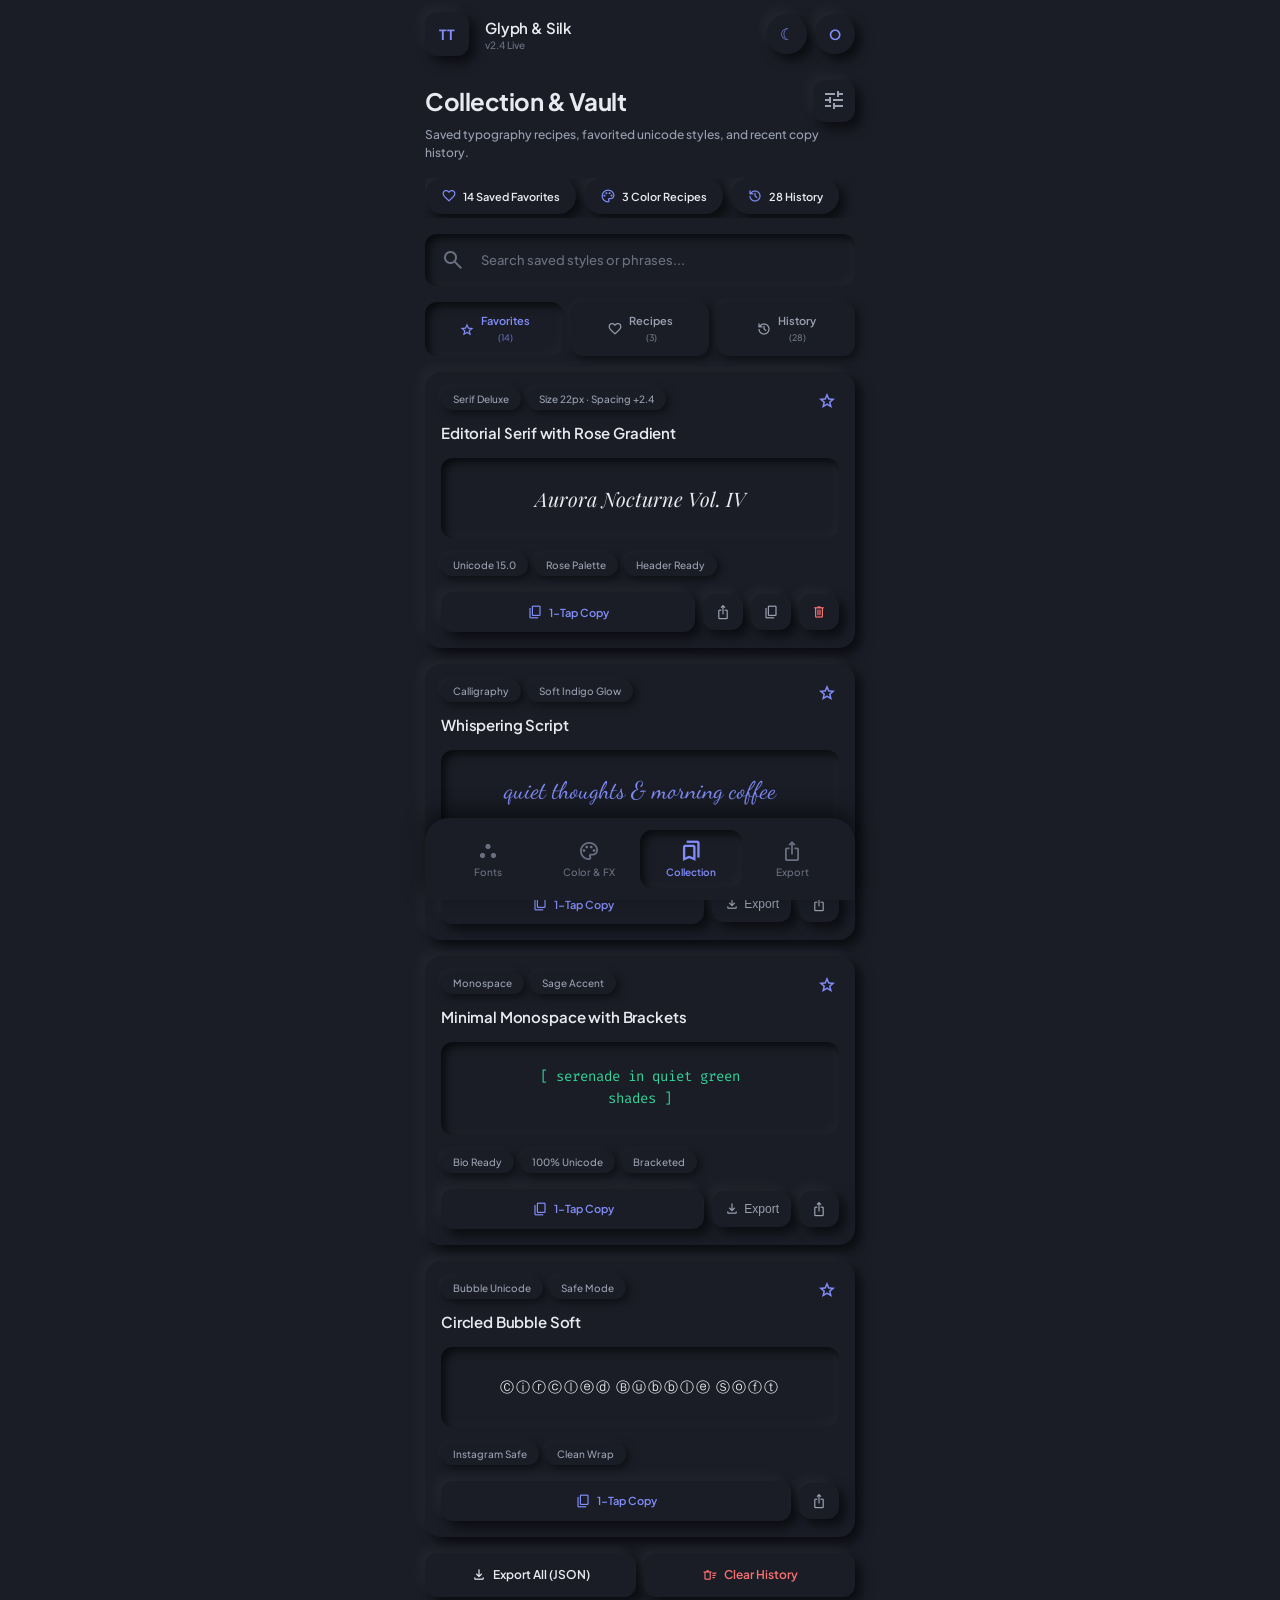
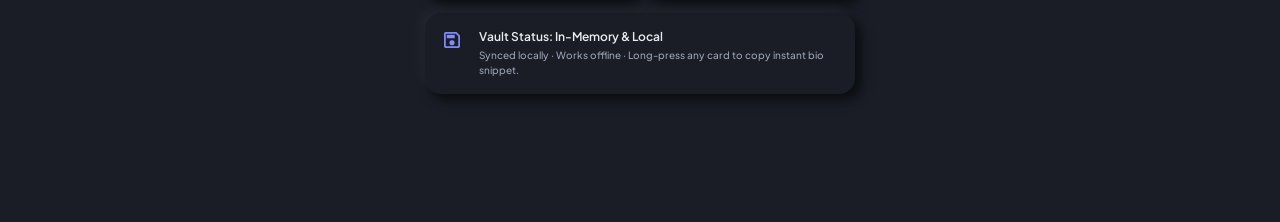
==== commit d5169558: "modifying the theme and collection dark them" ====
--- a/indexCollection.html
+++ b/indexCollection.html
@@ -3,9 +3,8 @@
   <head>
     <meta charset="UTF-8" />
     <meta name="viewport" content="width=device-width, initial-scale=1.0" />
-    <title>Glyph & Silk - Color & FX</title>
-    <link rel="stylesheet" href="styleTheme.css" />
-    <!-- Google Fonts -->
+    <title>Glyph & Silk - Collection</title>
+    <link rel="stylesheet" href="styleCollection.css" />
     <link
       rel="stylesheet"
       href="https://fonts.googleapis.com/css2?family=Material+Symbols+Outlined:opsz,wght,FILL,GRAD@24,400,0,0"
@@ -13,7 +12,7 @@
     <link rel="preconnect" href="https://fonts.googleapis.com" />
     <link rel="preconnect" href="https://fonts.gstatic.com" crossorigin />
     <link
-      href="https://fonts.googleapis.com/css2?family=Plus+Jakarta+Sans:wght@400;500;600;700&family=Playfair+Display:ital,wght@0,400;0,700;1,400&family=Fira+Code:wght@400;500&display=swap"
+      href="https://fonts.googleapis.com/css2?family=Plus+Jakarta+Sans:wght@400;500;600;700&family=Playfair+Display:ital,wght@0,400;0,700;1,400&family=Fira+Code:wght@400;500&family=Dancing+Script:wght@400;700&display=swap"
       rel="stylesheet"
     />
   </head>
@@ -29,209 +28,228 @@
           </div>
         </div>
         <div class="header-right">
-          <button class="theme-btn">☾</button>
+          <button class="theme-btn" id="themeToggle">☾</button>
           <div class="avatar">O</div>
         </div>
       </header>
 
-      <!-- ONE-TAP RECIPES -->
-      <div class="section-header">
-        <span>✨ ONE-TAP RECIPES</span>
-        <span class="link">Curated FX</span>
-      </div>
-      <div class="recipe-tabs">
-        <button class="active">Editorial Paper</button>
-        <button>Silk Sunset</button>
-        <button>Aurora Glow</button>
-      </div>
-
-      <!-- PREVIEW CARD -->
-      <div class="preview-card">
-        <div class="preview-top">
-          <div class="badges">
-            <span class="badge green">● AAA 12.8:1</span>
-            <span class="badge">Extruded Pill</span>
-          </div>
-          <div class="preview-icons">
-            <span class="material-symbols-outlined">search</span>
-            <span class="material-symbols-outlined">content_copy</span>
-          </div>
-        </div>
-        <div class="preview-text">
-          Ethereal moments in<br />morning light ✨
-        </div>
-        <p class="preview-meta">64px / Display Serif · Optical Kern</p>
-        <div class="preview-footer">
-          <div class="color-chip">
-            <span class="dot" style="background: #818cf8"></span> #818CF8
-          </div>
-          <span class="tap-edit">✎ Tap text to edit</span>
-        </div>
-      </div>
-
-      <!-- COLOR ARCHITECTURE -->
-      <div class="section-header">
-        <span>🎨 COLOR ARCHITECTURE</span>
-        <span class="sub">RGB / Display P3</span>
-      </div>
-      <div class="card">
-        <div class="card-header">
-          <span>Glyph Core Pigment</span>
-          <span class="hex">HEX #818CF8</span>
-        </div>
-        <div class="swatches">
-          <div class="swatch" style="background: #ffffff"></div>
-          <div class="swatch" style="background: #818cf8"></div>
-          <div class="swatch" style="background: #f43f5e"></div>
-          <div class="swatch" style="background: #10b981"></div>
-          <div class="swatch" style="background: #a855f7"></div>
-          <div class="swatch add">✎</div>
-        </div>
-      </div>
-
-      <div class="card">
-        <div class="card-header">
-          <span>Specimen Stage Tone</span>
-          <span class="badge green small">Optimal Contrast</span>
-        </div>
-        <p class="card-sub">Dark tactile stage presets</p>
-        <div class="tone-row">
-          <div class="tone">
-            <div
-              class="circle"
-              style="background: #0f1117; border: 2px solid #262b38"
-            ></div>
-            <span>Silk</span>
-          </div>
-          <div class="tone">
-            <div class="circle" style="background: #1e222d"></div>
-            <span>Clay</span>
-          </div>
-          <div class="tone">
-            <div class="circle" style="background: #3b2a4a"></div>
-            <span>Lilac</span>
-          </div>
-          <div class="tone">
-            <div class="circle" style="background: #1a3a2a"></div>
-            <span>Mint</span>
-          </div>
-          <div class="tone">
-            <div class="circle" style="background: #161922"></div>
-            <span>Slate</span>
-          </div>
-        </div>
-      </div>
-
-      <!-- TACTILE SHADING & OPTICS -->
-      <div class="section-header">
-        <span>🧵 TACTILE SHADING & OPTICS</span>
-        <span class="sub">Live CSS Engine</span>
-      </div>
-
-      <div class="card">
-        <div class="card-header">
-          <span>Gradient Text Mesh</span>
-          <div class="toggle on"></div>
-        </div>
-        <p class="card-sub">Continuous color flow over glyph contours</p>
-        <div class="gradient-row">
-          <div
-            class="gradient-pill"
-            style="background: linear-gradient(90deg, #f43f5e, #818cf8)"
-          >
-            Silk Sunset
-          </div>
-          <div
-            class="gradient-pill"
-            style="background: linear-gradient(90deg, #10b981, #818cf8)"
-          >
-            Aurora
-          </div>
-          <div
-            class="gradient-pill"
-            style="background: linear-gradient(90deg, #f59e0b, #f43f5e)"
-          >
-            Golden Hour
-          </div>
-        </div>
-      </div>
-
-      <div class="card">
-        <div class="card-header">
-          <span>Ambient Text Occlusion</span>
-          <span class="sub">12px / 35%</span>
-        </div>
-        <div class="slider-group">
-          <div class="slider-label">
-            <span>Soft Diffusion Blur</span>
-            <span>12px</span>
-          </div>
-          <input type="range" min="0" max="30" value="12" class="slider" />
-        </div>
-        <div class="slider-group">
-          <div class="slider-label">
-            <span>Pigment Glow Opacity</span>
-            <span>35%</span>
-          </div>
-          <input type="range" min="0" max="100" value="35" class="slider" />
-        </div>
-      </div>
-
-      <div class="card">
-        <div class="card-header">
-          <span>Surface Extrusion Mode</span>
-        </div>
-        <div class="extrusion-grid">
-          <div class="extrusion-item active">
-            <span class="material-symbols-outlined icon">inventory_2</span>
-            <div>
-              <strong>Extruded Pill</strong>
-              <p>Soft raised glow</p>
-            </div>
-          </div>
-          <div class="extrusion-item">
-            <span class="material-symbols-outlined icon">crop_square</span>
-            <div>
-              <strong>Carved Deboss</strong>
-              <p>Inner shadow trough</p>
-            </div>
-          </div>
-          <div class="extrusion-item">
-            <span class="material-symbols-outlined icon">ac_unit</span>
-            <div>
-              <strong>Silk Frost</strong>
-              <p>Translucent dark</p>
-            </div>
-          </div>
-          <div class="extrusion-item">
-            <span class="material-symbols-outlined icon"
-              >check_box_outline_blank</span
-            >
-            <div>
-              <strong>Flat Neutral</strong>
-              <p>Obsidian flat canvas</p>
-            </div>
-          </div>
-        </div>
-      </div>
-
-      <div class="card">
-        <div class="card-header">
-          <span>Typographic Silhouette</span>
-          <span class="sub">Sans-Serif</span>
-        </div>
-        <div class="silhouette-tabs">
-          <button class="active">Sans-Serif</button>
-          <button>Editorial Serif</button>
-          <button>Monospace</button>
+      <!-- TITLE SECTION -->
+      <div class="title-section">
+        <div class="title-row">
+          <h2>Collection & Vault</h2>
+          <button class="filter-btn">
+            <span class="material-symbols-outlined">tune</span>
+          </button>
+        </div>
+        <p class="subtitle">
+          Saved typography recipes, favorited unicode styles, and recent copy
+          history.
+        </p>
+      </div>
+
+      <!-- STATS PILLS -->
+      <div class="stats-row">
+        <div class="stat-pill">
+          <span class="material-symbols-outlined icon">favorite</span>
+          14 Saved Favorites
+        </div>
+        <div class="stat-pill">
+          <span class="material-symbols-outlined icon">palette</span>
+          3 Color Recipes
+        </div>
+        <div class="stat-pill">
+          <span class="material-symbols-outlined icon">history</span>
+          28 History
+        </div>
+      </div>
+
+      <!-- SEARCH BAR -->
+      <div class="search-bar">
+        <span class="material-symbols-outlined search-icon">search</span>
+        <input type="text" placeholder="Search saved styles or phrases..." />
+      </div>
+
+      <!-- FILTER TABS -->
+      <div class="filter-tabs">
+        <button class="active">
+          <span class="material-symbols-outlined icon">star</span>
+          <div>
+            <strong>Favorites</strong>
+            <small>(14)</small>
+          </div>
+        </button>
+        <button>
+          <span class="material-symbols-outlined icon">favorite</span>
+          <div>
+            <strong>Recipes</strong>
+            <small>(3)</small>
+          </div>
+        </button>
+        <button>
+          <span class="material-symbols-outlined icon">history</span>
+          <div>
+            <strong>History</strong>
+            <small>(28)</small>
+          </div>
+        </button>
+      </div>
+
+      <!-- CARD 1: Editorial Serif -->
+      <div class="vault-card">
+        <div class="card-top">
+          <div class="tags">
+            <span class="tag">Serif Deluxe</span>
+            <span class="tag">Size 22px · Spacing +2.4</span>
+          </div>
+          <button class="star-btn">
+            <span class="material-symbols-outlined">star</span>
+          </button>
+        </div>
+        <h3>Editorial Serif with Rose Gradient</h3>
+        <div class="preview-box editorial-serif">Aurora Nocturne Vol. IV</div>
+        <div class="tags-row">
+          <span class="tag">Unicode 15.0</span>
+          <span class="tag">Rose Palette</span>
+          <span class="tag">Header Ready</span>
+        </div>
+        <div class="action-row">
+          <button class="copy-btn">
+            <span class="material-symbols-outlined">content_copy</span>
+            1-Tap Copy
+          </button>
+          <button class="icon-btn">
+            <span class="material-symbols-outlined">ios_share</span>
+          </button>
+          <button class="icon-btn">
+            <span class="material-symbols-outlined">content_copy</span>
+          </button>
+          <button class="icon-btn delete">
+            <span class="material-symbols-outlined">delete</span>
+          </button>
+        </div>
+      </div>
+
+      <!-- CARD 2: Whispering Script -->
+      <div class="vault-card">
+        <div class="card-top">
+          <div class="tags">
+            <span class="tag">Calligraphy</span>
+            <span class="tag">Soft Indigo Glow</span>
+          </div>
+          <button class="star-btn">
+            <span class="material-symbols-outlined">star</span>
+          </button>
+        </div>
+        <h3>Whispering Script</h3>
+        <div class="preview-box whispering-script">
+          quiet thoughts & morning coffee
+        </div>
+        <div class="tags-row">
+          <span class="tag">Aesthetic Bio</span>
+          <span class="tag">Soft Glow</span>
+        </div>
+        <div class="action-row">
+          <button class="copy-btn">
+            <span class="material-symbols-outlined">content_copy</span>
+            1-Tap Copy
+          </button>
+          <button class="icon-btn">
+            <span class="material-symbols-outlined">download</span>
+            Export
+          </button>
+          <button class="icon-btn">
+            <span class="material-symbols-outlined">ios_share</span>
+          </button>
+        </div>
+      </div>
+
+      <!-- CARD 3: Minimal Monospace -->
+      <div class="vault-card">
+        <div class="card-top">
+          <div class="tags">
+            <span class="tag">Monospace</span>
+            <span class="tag">Sage Accent</span>
+          </div>
+          <button class="star-btn">
+            <span class="material-symbols-outlined">star</span>
+          </button>
+        </div>
+        <h3>Minimal Monospace with Brackets</h3>
+        <div class="preview-box monospace">
+          [ serenade in quiet green<br />shades ]
+        </div>
+        <div class="tags-row">
+          <span class="tag">Bio Ready</span>
+          <span class="tag">100% Unicode</span>
+          <span class="tag">Bracketed</span>
+        </div>
+        <div class="action-row">
+          <button class="copy-btn">
+            <span class="material-symbols-outlined">content_copy</span>
+            1-Tap Copy
+          </button>
+          <button class="icon-btn">
+            <span class="material-symbols-outlined">download</span>
+            Export
+          </button>
+          <button class="icon-btn">
+            <span class="material-symbols-outlined">ios_share</span>
+          </button>
+        </div>
+      </div>
+
+      <!-- CARD 4: Circled Bubble -->
+      <div class="vault-card">
+        <div class="card-top">
+          <div class="tags">
+            <span class="tag">Bubble Unicode</span>
+            <span class="tag">Safe Mode</span>
+          </div>
+          <button class="star-btn">
+            <span class="material-symbols-outlined">star</span>
+          </button>
+        </div>
+        <h3>Circled Bubble Soft</h3>
+        <div class="preview-box circled-bubble">Ⓒⓘⓡⓒⓛⓔⓓ Ⓑⓤⓑⓑⓛⓔ Ⓢⓞⓕⓣ</div>
+        <div class="tags-row">
+          <span class="tag">Instagram Safe</span>
+          <span class="tag">Clean Wrap</span>
+        </div>
+        <div class="action-row">
+          <button class="copy-btn">
+            <span class="material-symbols-outlined">content_copy</span>
+            1-Tap Copy
+          </button>
+          <button class="icon-btn">
+            <span class="material-symbols-outlined">ios_share</span>
+          </button>
         </div>
       </div>
 
       <!-- BOTTOM BUTTONS -->
-      <button class="apply-btn">📋 Apply Style to All Font Previews</button>
       <div class="bottom-actions">
-        <button class="save-btn">💾 Save Recipe</button>
-        <button class="reset-btn">↺ Reset Studio</button>
+        <button class="export-btn">
+          <span class="material-symbols-outlined">download</span>
+          Export All (JSON)
+        </button>
+        <button class="clear-btn">
+          <span class="material-symbols-outlined">delete_sweep</span>
+          Clear History
+        </button>
+      </div>
+
+      <!-- VAULT STATUS -->
+      <div class="vault-status">
+        <div class="status-icon">
+          <span class="material-symbols-outlined">save</span>
+        </div>
+        <div>
+          <strong>Vault Status: In-Memory & Local</strong>
+          <p>
+            Synced locally · Works offline · Long-press any card to copy instant
+            bio snippet.
+          </p>
+        </div>
       </div>
 
       <!-- BOTTOM NAV -->
@@ -243,15 +261,17 @@
           <p>Fonts</p>
         </a>
 
-        <a href="indexTheme.html" class="nav-item active">
+        <a href="indexTheme.html" class="nav-item">
           <span>
             <span class="material-symbols-outlined">palette</span>
           </span>
           <p>Color & FX</p>
         </a>
 
-        <a href="indexCollection.html" class="nav-item">
-          <span> <span class="material-symbols-outlined">bookmarks</span></span>
+        <a href="indexCollection.html" class="nav-item active">
+          <span>
+            <span class="material-symbols-outlined">bookmarks</span>
+          </span>
           <p>Collection</p>
         </a>
         <div class="nav-item">
@@ -262,5 +282,7 @@
         </div>
       </nav>
     </div>
+
+    <script src="script.js"></script>
   </body>
 </html>
--- a/styleCollection.css
+++ b/styleCollection.css
@@ -0,0 +1,591 @@
+/* RESET */
+* {
+  margin: 0;
+  padding: 0;
+  box-sizing: border-box;
+}
+
+/* DARK NEOMORPHIC — Extruded Light */
+:root {
+  --surface-base: #1a1d26;
+  --surface-raised: #1a1d26;
+  --surface-pressed: #1a1d26;
+
+  --text-primary: #e8eaf0;
+  --text-secondary: #9aa0b0;
+  --text-tertiary: #6b7080;
+
+  --primary: #818cf8;
+  --secondary: #a855f7;
+  --success: #34d399;
+  --danger: #f87171;
+
+  --shadow-raised:
+    6px 6px 12px rgba(0, 0, 0, 0.6), -6px -6px 12px rgba(255, 255, 255, 0.04);
+  --shadow-inset:
+    inset 4px 4px 8px rgba(0, 0, 0, 0.65),
+    inset -4px -4px 8px rgba(255, 255, 255, 0.03);
+  --shadow-soft:
+    3px 3px 8px rgba(0, 0, 0, 0.5), -3px -3px 8px rgba(255, 255, 255, 0.03);
+
+  --r-sm: 0.25rem;
+  --r-md: 0.75rem;
+  --r-lg: 1rem;
+  --r-xl: 1.5rem;
+  --r-full: 9999px;
+
+  --space-xs: 0.25rem;
+  --space-sm: 0.5rem;
+  --space-md: 1rem;
+  --space-lg: 1.5rem;
+  --space-xl: 2.5rem;
+}
+
+body {
+  background: var(--surface-base);
+  color: var(--text-primary);
+  font-family: "Plus Jakarta Sans", sans-serif;
+  min-height: 100vh;
+  display: flex;
+  justify-content: center;
+  padding: 12px;
+}
+
+.app {
+  width: 100%;
+  max-width: 430px;
+  padding-bottom: 100px;
+}
+
+/* HEADER */
+.header {
+  display: flex;
+  justify-content: space-between;
+  align-items: center;
+  margin-bottom: var(--space-lg);
+}
+
+.header-left {
+  display: flex;
+  align-items: center;
+  gap: var(--space-md);
+}
+
+.logo {
+  width: 44px;
+  height: 44px;
+  background: var(--surface-raised);
+  border-radius: var(--r-md);
+  display: flex;
+  align-items: center;
+  justify-content: center;
+  color: var(--primary);
+  font-weight: 700;
+  font-size: 14px;
+  box-shadow: var(--shadow-raised);
+}
+
+.header h1 {
+  font-size: 15px;
+  font-weight: 600;
+  color: var(--text-primary);
+  letter-spacing: -0.01em;
+}
+
+.header p {
+  font-size: 10px;
+  color: var(--text-tertiary);
+  margin-top: 2px;
+  font-weight: 500;
+}
+
+.header-right {
+  display: flex;
+  align-items: center;
+  gap: var(--space-sm);
+}
+
+.theme-btn {
+  width: 40px;
+  height: 40px;
+  border-radius: var(--r-full);
+  border: none;
+  background: var(--surface-raised);
+  color: var(--primary);
+  font-size: 16px;
+  cursor: pointer;
+  box-shadow: var(--shadow-raised);
+  transition: all 0.15s ease;
+}
+
+.theme-btn:active {
+  box-shadow: var(--shadow-inset);
+}
+
+.avatar {
+  width: 40px;
+  height: 40px;
+  background: var(--surface-raised);
+  border-radius: var(--r-full);
+  display: flex;
+  align-items: center;
+  justify-content: center;
+  font-weight: 600;
+  color: var(--primary);
+  font-size: 14px;
+  box-shadow: var(--shadow-raised);
+}
+
+/* TITLE */
+.title-section {
+  margin-bottom: var(--space-md);
+}
+
+.title-row {
+  display: flex;
+  justify-content: space-between;
+  align-items: center;
+  margin-bottom: var(--space-xs);
+}
+
+.title-section h2 {
+  font-size: 24px;
+  font-weight: 700;
+  color: var(--text-primary);
+  letter-spacing: -0.02em;
+}
+
+.filter-btn {
+  width: 42px;
+  height: 42px;
+  border-radius: var(--r-md);
+  border: none;
+  background: var(--surface-raised);
+  color: var(--text-secondary);
+  cursor: pointer;
+  box-shadow: var(--shadow-raised);
+  transition: all 0.15s ease;
+}
+
+.filter-btn:active {
+  box-shadow: var(--shadow-inset);
+}
+
+.subtitle {
+  font-size: 12px;
+  color: var(--text-secondary);
+  line-height: 1.5;
+  font-weight: 500;
+}
+
+/* STATS PILLS */
+.stats-row {
+  display: flex;
+  gap: var(--space-sm);
+  margin-bottom: var(--space-md);
+  overflow-x: auto;
+  padding-bottom: var(--space-xs);
+}
+
+.stat-pill {
+  white-space: nowrap;
+  background: var(--surface-raised);
+  color: var(--text-primary);
+  padding: 10px 16px;
+  border-radius: var(--r-full);
+  font-size: 11px;
+  font-weight: 600;
+  display: flex;
+  align-items: center;
+  gap: 6px;
+  box-shadow: var(--shadow-raised);
+}
+
+.stat-pill .icon {
+  color: var(--primary);
+  font-size: 16px;
+}
+
+/* SEARCH BAR */
+.search-bar {
+  display: flex;
+  align-items: center;
+  gap: var(--space-md);
+  background: var(--surface-raised);
+  border-radius: var(--r-md);
+  padding: 14px 16px;
+  margin-bottom: var(--space-md);
+  box-shadow: var(--shadow-inset);
+}
+
+.search-icon {
+  color: var(--text-tertiary);
+  font-size: 18px;
+}
+
+.search-bar input {
+  flex: 1;
+  background: transparent;
+  border: none;
+  outline: none;
+  color: var(--text-primary);
+  font-size: 13px;
+  font-family: inherit;
+  font-weight: 500;
+}
+
+.search-bar input::placeholder {
+  color: var(--text-tertiary);
+}
+
+/* FILTER TABS */
+.filter-tabs {
+  display: flex;
+  gap: var(--space-sm);
+  margin-bottom: var(--space-md);
+}
+
+.filter-tabs button {
+  flex: 1;
+  display: flex;
+  align-items: center;
+  justify-content: center;
+  gap: 6px;
+  background: var(--surface-raised);
+  color: var(--text-secondary);
+  padding: 12px 8px;
+  border-radius: var(--r-md);
+  cursor: pointer;
+  font-family: inherit;
+  border: none;
+  box-shadow: var(--shadow-soft);
+  transition: all 0.15s ease;
+}
+
+.filter-tabs button.active {
+  color: var(--primary);
+  box-shadow: var(--shadow-inset);
+}
+
+.filter-tabs .icon {
+  font-size: 16px;
+}
+
+.filter-tabs strong {
+  font-size: 11px;
+  display: block;
+  font-weight: 600;
+}
+
+.filter-tabs small {
+  font-size: 9px;
+  opacity: 0.7;
+  font-weight: 500;
+}
+
+/* VAULT CARDS */
+.vault-card {
+  background: var(--surface-raised);
+  border-radius: var(--r-lg);
+  padding: var(--space-md);
+  margin-bottom: var(--space-md);
+  box-shadow: var(--shadow-raised);
+}
+
+.card-top {
+  display: flex;
+  justify-content: space-between;
+  align-items: flex-start;
+  margin-bottom: var(--space-sm);
+}
+
+.tags {
+  display: flex;
+  gap: 6px;
+  flex-wrap: wrap;
+}
+
+.tag {
+  background: var(--surface-raised);
+  color: var(--text-secondary);
+  padding: 5px 12px;
+  border-radius: var(--r-full);
+  font-size: 10px;
+  font-weight: 500;
+  box-shadow: var(--shadow-soft);
+}
+
+.star-btn {
+  background: transparent;
+  border: none;
+  color: var(--primary);
+  cursor: pointer;
+  padding: 2px;
+}
+
+.star-btn .material-symbols-outlined {
+  font-size: 20px;
+}
+
+.vault-card h3 {
+  font-size: 15px;
+  font-weight: 600;
+  color: var(--text-primary);
+  margin-bottom: var(--space-md);
+  letter-spacing: -0.01em;
+}
+
+/* PREVIEW BOXES */
+.preview-box {
+  background: var(--surface-raised);
+  border-radius: var(--r-md);
+  padding: 24px;
+  margin-bottom: var(--space-md);
+  text-align: center;
+  min-height: 80px;
+  display: flex;
+  align-items: center;
+  justify-content: center;
+  box-shadow: var(--shadow-inset);
+}
+
+.editorial-serif {
+  font-family: "Playfair Display", serif;
+  font-style: italic;
+  font-size: 20px;
+  color: var(--text-primary);
+}
+
+.whispering-script {
+  font-family: "Dancing Script", cursive;
+  font-size: 24px;
+  color: var(--primary);
+}
+
+.monospace {
+  font-family: "Fira Code", monospace;
+  font-size: 14px;
+  color: var(--success);
+  line-height: 1.6;
+}
+
+.circled-bubble {
+  font-family: inherit;
+  font-size: 14px;
+  color: var(--text-primary);
+  letter-spacing: 2px;
+}
+
+.tags-row {
+  display: flex;
+  gap: 6px;
+  flex-wrap: wrap;
+  margin-bottom: var(--space-md);
+}
+
+/* ACTION BUTTONS */
+.action-row {
+  display: flex;
+  gap: var(--space-sm);
+  align-items: center;
+}
+
+.copy-btn {
+  flex: 1;
+  background: var(--surface-raised);
+  color: var(--primary);
+  padding: 12px 14px;
+  border-radius: var(--r-md);
+  font-size: 11px;
+  font-weight: 600;
+  cursor: pointer;
+  font-family: inherit;
+  border: none;
+  box-shadow: var(--shadow-raised);
+  transition: all 0.15s ease;
+  display: flex;
+  align-items: center;
+  justify-content: center;
+  gap: 6px;
+}
+
+.copy-btn .material-symbols-outlined {
+  font-size: 16px;
+}
+
+.copy-btn:active {
+  box-shadow: var(--shadow-inset);
+}
+
+.icon-btn {
+  background: var(--surface-raised);
+  color: var(--text-secondary);
+  padding: 10px 12px;
+  border-radius: var(--r-md);
+  font-size: 12px;
+  cursor: pointer;
+  border: none;
+  box-shadow: var(--shadow-raised);
+  transition: all 0.15s ease;
+  display: flex;
+  align-items: center;
+  justify-content: center;
+  gap: 4px;
+}
+
+.icon-btn .material-symbols-outlined {
+  font-size: 16px;
+}
+
+.icon-btn:active {
+  box-shadow: var(--shadow-inset);
+}
+
+.icon-btn.delete {
+  color: var(--danger);
+}
+
+/* BOTTOM ACTIONS */
+.bottom-actions {
+  display: flex;
+  gap: var(--space-sm);
+  margin-bottom: var(--space-md);
+}
+
+.export-btn {
+  flex: 1;
+  background: var(--surface-raised);
+  color: var(--text-primary);
+  padding: 14px;
+  border-radius: var(--r-md);
+  font-size: 12px;
+  font-weight: 600;
+  cursor: pointer;
+  font-family: inherit;
+  border: none;
+  box-shadow: var(--shadow-raised);
+  display: flex;
+  align-items: center;
+  justify-content: center;
+  gap: 6px;
+}
+
+.export-btn .material-symbols-outlined {
+  font-size: 16px;
+}
+
+.export-btn:active {
+  box-shadow: var(--shadow-inset);
+}
+
+.clear-btn {
+  flex: 1;
+  background: var(--surface-raised);
+  color: var(--danger);
+  padding: 14px;
+  border-radius: var(--r-md);
+  font-size: 12px;
+  font-weight: 600;
+  cursor: pointer;
+  font-family: inherit;
+  border: none;
+  box-shadow: var(--shadow-raised);
+  display: flex;
+  align-items: center;
+  justify-content: center;
+  gap: 6px;
+}
+
+.clear-btn .material-symbols-outlined {
+  font-size: 16px;
+}
+
+.clear-btn:active {
+  box-shadow: var(--shadow-inset);
+}
+
+/* VAULT STATUS */
+.vault-status {
+  display: flex;
+  align-items: flex-start;
+  gap: var(--space-md);
+  background: var(--surface-raised);
+  border-radius: var(--r-lg);
+  padding: var(--space-md);
+  margin-bottom: var(--space-md);
+  box-shadow: var(--shadow-raised);
+}
+
+.status-icon {
+  color: var(--primary);
+}
+
+.status-icon .material-symbols-outlined {
+  font-size: 22px;
+}
+
+.vault-status strong {
+  font-size: 12px;
+  color: var(--text-primary);
+  display: block;
+  margin-bottom: 4px;
+  font-weight: 600;
+}
+
+.vault-status p {
+  font-size: 10px;
+  color: var(--text-secondary);
+  line-height: 1.5;
+  font-weight: 500;
+}
+
+/* BOTTOM NAV */
+.bottom-nav {
+  position: fixed;
+  bottom: 0;
+  left: 0;
+  right: 0;
+  display: grid;
+  grid-template-columns: repeat(4, 1fr);
+  background: var(--surface-raised);
+  border-radius: var(--r-xl) var(--r-xl) 0 0;
+  padding: 12px;
+  z-index: 100;
+  max-width: 430px;
+  margin: 0 auto;
+  box-shadow: 0 -8px 20px rgba(0, 0, 0, 0.5);
+}
+
+.nav-item {
+  text-align: center;
+  padding: 10px 8px;
+  border-radius: var(--r-md);
+  cursor: pointer;
+  transition: all 0.15s ease;
+  text-decoration: none;
+  color: inherit;
+  display: block;
+}
+
+.nav-item span .material-symbols-outlined {
+  font-size: 22px;
+  display: block;
+  margin-bottom: 4px;
+  color: var(--text-tertiary);
+}
+
+.nav-item p {
+  font-size: 10px;
+  color: var(--text-tertiary);
+  font-weight: 500;
+}
+
+.nav-item.active {
+  box-shadow: var(--shadow-inset);
+}
+
+.nav-item.active span .material-symbols-outlined,
+.nav-item.active p {
+  color: var(--primary);
+  font-weight: 600;
+}
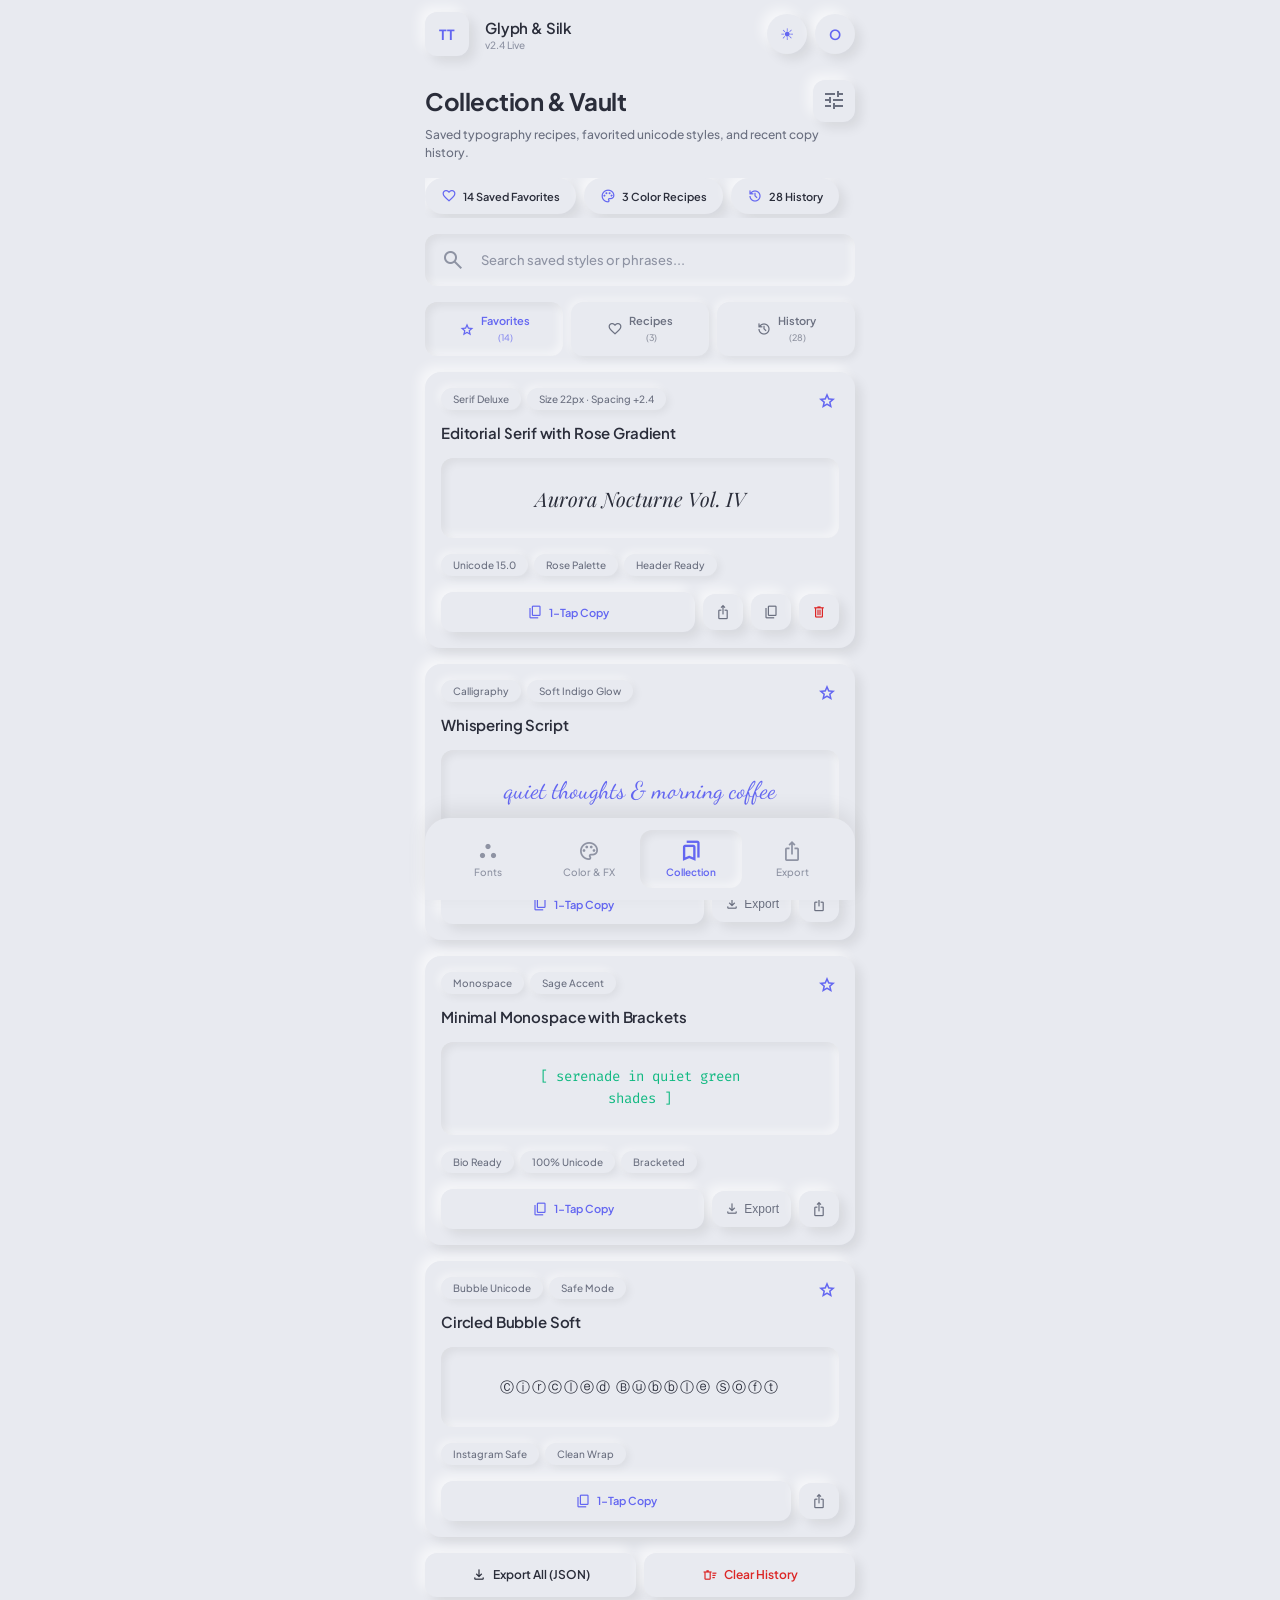
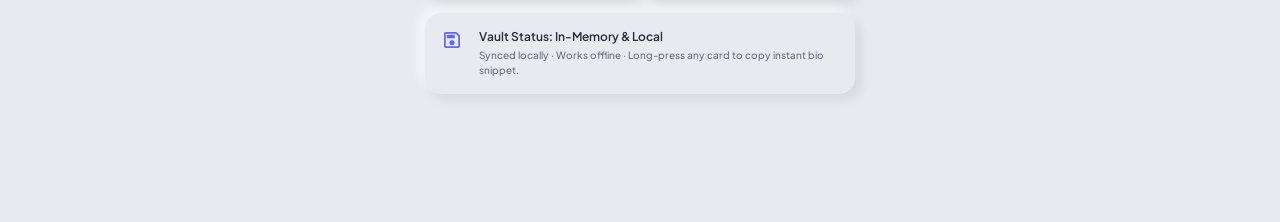
==== commit 68646d67: "adding the theme modification option to all the pages" ====
--- a/indexCollection.html
+++ b/indexCollection.html
@@ -1,5 +1,5 @@
 <!doctype html>
-<html lang="en">
+<html lang="en" data-theme="dark">
   <head>
     <meta charset="UTF-8" />
     <meta name="viewport" content="width=device-width, initial-scale=1.0" />
--- a/styleCollection.css
+++ b/styleCollection.css
@@ -5,8 +5,48 @@
   box-sizing: border-box;
 }
 
-/* DARK NEOMORPHIC — Extruded Light */
+/* ============================================================
+   LIGHT THEME (default)
+   ============================================================ */
 :root {
+  --surface-base: #e8eaf0;
+  --surface-raised: #e8eaf0;
+  --surface-pressed: #e8eaf0;
+
+  --text-primary: #2a2d3a;
+  --text-secondary: #6b7080;
+  --text-tertiary: #8e93a3;
+
+  --primary: #6366f1;
+  --secondary: #7c3aed;
+  --success: #10b981;
+  --danger: #dc2626;
+
+  --shadow-raised:
+    6px 6px 12px rgba(0, 0, 0, 0.08), -6px -6px 12px rgba(255, 255, 255, 0.6);
+  --shadow-inset:
+    inset 4px 4px 8px rgba(0, 0, 0, 0.06),
+    inset -4px -4px 8px rgba(255, 255, 255, 0.5);
+  --shadow-soft:
+    3px 3px 8px rgba(0, 0, 0, 0.06), -3px -3px 8px rgba(255, 255, 255, 0.5);
+
+  --r-sm: 0.25rem;
+  --r-md: 0.75rem;
+  --r-lg: 1rem;
+  --r-xl: 1.5rem;
+  --r-full: 9999px;
+
+  --space-xs: 0.25rem;
+  --space-sm: 0.5rem;
+  --space-md: 1rem;
+  --space-lg: 1.5rem;
+  --space-xl: 2.5rem;
+}
+
+/* ============================================================
+   DARK THEME
+   ============================================================ */
+[data-theme="dark"] {
   --surface-base: #1a1d26;
   --surface-raised: #1a1d26;
   --surface-pressed: #1a1d26;
@@ -27,20 +67,11 @@
     inset -4px -4px 8px rgba(255, 255, 255, 0.03);
   --shadow-soft:
     3px 3px 8px rgba(0, 0, 0, 0.5), -3px -3px 8px rgba(255, 255, 255, 0.03);
-
-  --r-sm: 0.25rem;
-  --r-md: 0.75rem;
-  --r-lg: 1rem;
-  --r-xl: 1.5rem;
-  --r-full: 9999px;
-
-  --space-xs: 0.25rem;
-  --space-sm: 0.5rem;
-  --space-md: 1rem;
-  --space-lg: 1.5rem;
-  --space-xl: 2.5rem;
-}
-
+}
+
+/* ============================================================
+   BASE
+   ============================================================ */
 body {
   background: var(--surface-base);
   color: var(--text-primary);
@@ -49,6 +80,9 @@
   display: flex;
   justify-content: center;
   padding: 12px;
+  transition:
+    background 0.3s ease,
+    color 0.3s ease;
 }
 
 .app {
@@ -57,7 +91,9 @@
   padding-bottom: 100px;
 }
 
-/* HEADER */
+/* ============================================================
+   HEADER
+   ============================================================ */
 .header {
   display: flex;
   justify-content: space-between;
@@ -136,7 +172,9 @@
   box-shadow: var(--shadow-raised);
 }
 
-/* TITLE */
+/* ============================================================
+   TITLE
+   ============================================================ */
 .title-section {
   margin-bottom: var(--space-md);
 }
@@ -178,7 +216,9 @@
   font-weight: 500;
 }
 
-/* STATS PILLS */
+/* ============================================================
+   STATS PILLS
+   ============================================================ */
 .stats-row {
   display: flex;
   gap: var(--space-sm);
@@ -206,7 +246,9 @@
   font-size: 16px;
 }
 
-/* SEARCH BAR */
+/* ============================================================
+   SEARCH BAR
+   ============================================================ */
 .search-bar {
   display: flex;
   align-items: center;
@@ -238,7 +280,9 @@
   color: var(--text-tertiary);
 }
 
-/* FILTER TABS */
+/* ============================================================
+   FILTER TABS
+   ============================================================ */
 .filter-tabs {
   display: flex;
   gap: var(--space-sm);
@@ -283,7 +327,9 @@
   font-weight: 500;
 }
 
-/* VAULT CARDS */
+/* ============================================================
+   VAULT CARDS
+   ============================================================ */
 .vault-card {
   background: var(--surface-raised);
   border-radius: var(--r-lg);
@@ -335,7 +381,9 @@
   letter-spacing: -0.01em;
 }
 
-/* PREVIEW BOXES */
+/* ============================================================
+   PREVIEW BOXES
+   ============================================================ */
 .preview-box {
   background: var(--surface-raised);
   border-radius: var(--r-md);
@@ -383,7 +431,9 @@
   margin-bottom: var(--space-md);
 }
 
-/* ACTION BUTTONS */
+/* ============================================================
+   ACTION BUTTONS
+   ============================================================ */
 .action-row {
   display: flex;
   gap: var(--space-sm);
@@ -445,7 +495,9 @@
   color: var(--danger);
 }
 
-/* BOTTOM ACTIONS */
+/* ============================================================
+   BOTTOM ACTIONS
+   ============================================================ */
 .bottom-actions {
   display: flex;
   gap: var(--space-sm);
@@ -504,7 +556,9 @@
   box-shadow: var(--shadow-inset);
 }
 
-/* VAULT STATUS */
+/* ============================================================
+   VAULT STATUS
+   ============================================================ */
 .vault-status {
   display: flex;
   align-items: flex-start;
@@ -539,7 +593,9 @@
   font-weight: 500;
 }
 
-/* BOTTOM NAV */
+/* ============================================================
+   BOTTOM NAV
+   ============================================================ */
 .bottom-nav {
   position: fixed;
   bottom: 0;
@@ -553,6 +609,10 @@
   z-index: 100;
   max-width: 430px;
   margin: 0 auto;
+  box-shadow: 0 -8px 20px rgba(0, 0, 0, 0.08);
+}
+
+[data-theme="dark"] .bottom-nav {
   box-shadow: 0 -8px 20px rgba(0, 0, 0, 0.5);
 }
 
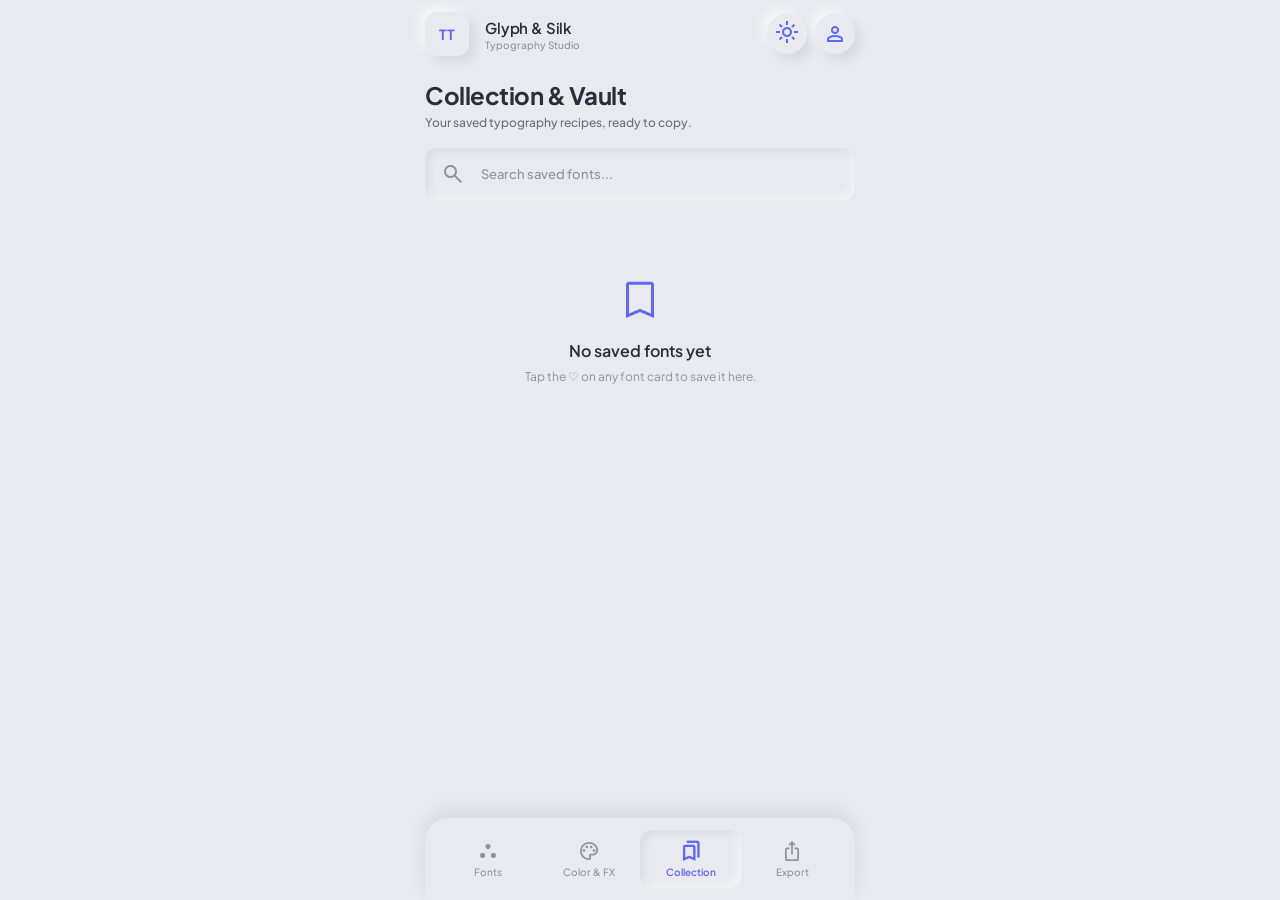
==== commit 92049fda: "adding the collection functionality" ====
--- a/indexCollection.html
+++ b/indexCollection.html
@@ -12,7 +12,7 @@
     <link rel="preconnect" href="https://fonts.googleapis.com" />
     <link rel="preconnect" href="https://fonts.gstatic.com" crossorigin />
     <link
-      href="https://fonts.googleapis.com/css2?family=Plus+Jakarta+Sans:wght@400;500;600;700&family=Playfair+Display:ital,wght@0,400;0,700;1,400&family=Fira+Code:wght@400;500&family=Dancing+Script:wght@400;700&display=swap"
+      href="https://fonts.googleapis.com/css2?family=Plus+Jakarta+Sans:wght@400;500;600;700&family=Playfair+Display:ital,wght@0,400;0,700;1,400&family=Fira+Code:wght@400;500&family=Dancing+Script:wght@400;700&family=DM+Serif+Display:ital@0;1&display=swap"
       rel="stylesheet"
     />
   </head>
@@ -24,265 +24,66 @@
           <div class="logo">TT</div>
           <div>
             <h1>Glyph & Silk</h1>
-            <p>v2.4 Live</p>
+            <p>Typography Studio</p>
           </div>
         </div>
         <div class="header-right">
-          <button class="theme-btn" id="themeToggle">☾</button>
-          <div class="avatar">O</div>
+          <button class="theme-btn" id="themeToggle">
+            <span class="material-symbols-outlined">dark_mode</span>
+          </button>
+          <div class="avatar">
+            <span class="material-symbols-outlined">person</span>
+          </div>
         </div>
       </header>
 
-      <!-- TITLE SECTION -->
+      <!-- TITLE -->
       <div class="title-section">
-        <div class="title-row">
-          <h2>Collection & Vault</h2>
-          <button class="filter-btn">
-            <span class="material-symbols-outlined">tune</span>
-          </button>
-        </div>
-        <p class="subtitle">
-          Saved typography recipes, favorited unicode styles, and recent copy
-          history.
-        </p>
+        <h2>Collection & Vault</h2>
+        <p class="subtitle">Your saved typography recipes, ready to copy.</p>
       </div>
 
-      <!-- STATS PILLS -->
-      <div class="stats-row">
-        <div class="stat-pill">
-          <span class="material-symbols-outlined icon">favorite</span>
-          14 Saved Favorites
-        </div>
-        <div class="stat-pill">
-          <span class="material-symbols-outlined icon">palette</span>
-          3 Color Recipes
-        </div>
-        <div class="stat-pill">
-          <span class="material-symbols-outlined icon">history</span>
-          28 History
-        </div>
+      <!-- SEARCH -->
+      <div class="search-bar">
+        <span class="material-symbols-outlined search-icon">search</span>
+        <input
+          type="text"
+          id="searchInput"
+          placeholder="Search saved fonts..."
+        />
       </div>
 
-      <!-- SEARCH BAR -->
-      <div class="search-bar">
-        <span class="material-symbols-outlined search-icon">search</span>
-        <input type="text" placeholder="Search saved styles or phrases..." />
-      </div>
+      <!-- SAVED LIST (populated by JS) -->
+      <div class="saved-list" id="savedList"></div>
 
-      <!-- FILTER TABS -->
-      <div class="filter-tabs">
-        <button class="active">
-          <span class="material-symbols-outlined icon">star</span>
-          <div>
-            <strong>Favorites</strong>
-            <small>(14)</small>
-          </div>
-        </button>
-        <button>
-          <span class="material-symbols-outlined icon">favorite</span>
-          <div>
-            <strong>Recipes</strong>
-            <small>(3)</small>
-          </div>
-        </button>
-        <button>
-          <span class="material-symbols-outlined icon">history</span>
-          <div>
-            <strong>History</strong>
-            <small>(28)</small>
-          </div>
-        </button>
-      </div>
-
-      <!-- CARD 1: Editorial Serif -->
-      <div class="vault-card">
-        <div class="card-top">
-          <div class="tags">
-            <span class="tag">Serif Deluxe</span>
-            <span class="tag">Size 22px · Spacing +2.4</span>
-          </div>
-          <button class="star-btn">
-            <span class="material-symbols-outlined">star</span>
-          </button>
-        </div>
-        <h3>Editorial Serif with Rose Gradient</h3>
-        <div class="preview-box editorial-serif">Aurora Nocturne Vol. IV</div>
-        <div class="tags-row">
-          <span class="tag">Unicode 15.0</span>
-          <span class="tag">Rose Palette</span>
-          <span class="tag">Header Ready</span>
-        </div>
-        <div class="action-row">
-          <button class="copy-btn">
-            <span class="material-symbols-outlined">content_copy</span>
-            1-Tap Copy
-          </button>
-          <button class="icon-btn">
-            <span class="material-symbols-outlined">ios_share</span>
-          </button>
-          <button class="icon-btn">
-            <span class="material-symbols-outlined">content_copy</span>
-          </button>
-          <button class="icon-btn delete">
-            <span class="material-symbols-outlined">delete</span>
-          </button>
-        </div>
-      </div>
-
-      <!-- CARD 2: Whispering Script -->
-      <div class="vault-card">
-        <div class="card-top">
-          <div class="tags">
-            <span class="tag">Calligraphy</span>
-            <span class="tag">Soft Indigo Glow</span>
-          </div>
-          <button class="star-btn">
-            <span class="material-symbols-outlined">star</span>
-          </button>
-        </div>
-        <h3>Whispering Script</h3>
-        <div class="preview-box whispering-script">
-          quiet thoughts & morning coffee
-        </div>
-        <div class="tags-row">
-          <span class="tag">Aesthetic Bio</span>
-          <span class="tag">Soft Glow</span>
-        </div>
-        <div class="action-row">
-          <button class="copy-btn">
-            <span class="material-symbols-outlined">content_copy</span>
-            1-Tap Copy
-          </button>
-          <button class="icon-btn">
-            <span class="material-symbols-outlined">download</span>
-            Export
-          </button>
-          <button class="icon-btn">
-            <span class="material-symbols-outlined">ios_share</span>
-          </button>
-        </div>
-      </div>
-
-      <!-- CARD 3: Minimal Monospace -->
-      <div class="vault-card">
-        <div class="card-top">
-          <div class="tags">
-            <span class="tag">Monospace</span>
-            <span class="tag">Sage Accent</span>
-          </div>
-          <button class="star-btn">
-            <span class="material-symbols-outlined">star</span>
-          </button>
-        </div>
-        <h3>Minimal Monospace with Brackets</h3>
-        <div class="preview-box monospace">
-          [ serenade in quiet green<br />shades ]
-        </div>
-        <div class="tags-row">
-          <span class="tag">Bio Ready</span>
-          <span class="tag">100% Unicode</span>
-          <span class="tag">Bracketed</span>
-        </div>
-        <div class="action-row">
-          <button class="copy-btn">
-            <span class="material-symbols-outlined">content_copy</span>
-            1-Tap Copy
-          </button>
-          <button class="icon-btn">
-            <span class="material-symbols-outlined">download</span>
-            Export
-          </button>
-          <button class="icon-btn">
-            <span class="material-symbols-outlined">ios_share</span>
-          </button>
-        </div>
-      </div>
-
-      <!-- CARD 4: Circled Bubble -->
-      <div class="vault-card">
-        <div class="card-top">
-          <div class="tags">
-            <span class="tag">Bubble Unicode</span>
-            <span class="tag">Safe Mode</span>
-          </div>
-          <button class="star-btn">
-            <span class="material-symbols-outlined">star</span>
-          </button>
-        </div>
-        <h3>Circled Bubble Soft</h3>
-        <div class="preview-box circled-bubble">Ⓒⓘⓡⓒⓛⓔⓓ Ⓑⓤⓑⓑⓛⓔ Ⓢⓞⓕⓣ</div>
-        <div class="tags-row">
-          <span class="tag">Instagram Safe</span>
-          <span class="tag">Clean Wrap</span>
-        </div>
-        <div class="action-row">
-          <button class="copy-btn">
-            <span class="material-symbols-outlined">content_copy</span>
-            1-Tap Copy
-          </button>
-          <button class="icon-btn">
-            <span class="material-symbols-outlined">ios_share</span>
-          </button>
-        </div>
-      </div>
-
-      <!-- BOTTOM BUTTONS -->
-      <div class="bottom-actions">
-        <button class="export-btn">
-          <span class="material-symbols-outlined">download</span>
-          Export All (JSON)
-        </button>
-        <button class="clear-btn">
-          <span class="material-symbols-outlined">delete_sweep</span>
-          Clear History
-        </button>
-      </div>
-
-      <!-- VAULT STATUS -->
-      <div class="vault-status">
-        <div class="status-icon">
-          <span class="material-symbols-outlined">save</span>
-        </div>
-        <div>
-          <strong>Vault Status: In-Memory & Local</strong>
-          <p>
-            Synced locally · Works offline · Long-press any card to copy instant
-            bio snippet.
-          </p>
-        </div>
+      <!-- EMPTY STATE -->
+      <div class="empty-state" id="emptyState" style="display: none">
+        <span class="material-symbols-outlined">bookmark_border</span>
+        <h3>No saved fonts yet</h3>
+        <p>Tap the ♡ on any font card to save it here.</p>
       </div>
 
       <!-- BOTTOM NAV -->
       <nav class="bottom-nav">
         <a href="index.html" class="nav-item">
-          <span>
-            <span class="material-symbols-outlined">atr</span>
-          </span>
+          <span><span class="material-symbols-outlined">atr</span></span>
           <p>Fonts</p>
         </a>
-
         <a href="indexTheme.html" class="nav-item">
-          <span>
-            <span class="material-symbols-outlined">palette</span>
-          </span>
+          <span><span class="material-symbols-outlined">palette</span></span>
           <p>Color & FX</p>
         </a>
-
         <a href="indexCollection.html" class="nav-item active">
-          <span>
-            <span class="material-symbols-outlined">bookmarks</span>
-          </span>
+          <span><span class="material-symbols-outlined">bookmarks</span></span>
           <p>Collection</p>
         </a>
         <div class="nav-item">
-          <span>
-            <span class="material-symbols-outlined">ios_share</span>
-          </span>
+          <span><span class="material-symbols-outlined">ios_share</span></span>
           <p>Export</p>
         </div>
       </nav>
     </div>
 
-    <script src="script.js"></script>
+    <script src="scriptCollection.js"></script>
   </body>
 </html>
--- a/styleCollection.css
+++ b/styleCollection.css
@@ -649,3 +649,190 @@
   color: var(--primary);
   font-weight: 600;
 }
+/* ============================================================
+   TITLE
+   ============================================================ */
+.title-section {
+  margin-bottom: var(--space-md);
+}
+
+.title-section h2 {
+  font-size: 24px;
+  font-weight: 700;
+  color: var(--text-primary);
+  letter-spacing: -0.02em;
+}
+
+.subtitle {
+  font-size: 12px;
+  color: var(--text-secondary);
+  margin-top: 4px;
+}
+
+/* ============================================================
+   SAVED CARDS
+   ============================================================ */
+.saved-list {
+  display: flex;
+  flex-direction: column;
+  gap: var(--space-md);
+}
+
+.saved-card {
+  background: var(--surface-raised);
+  border-radius: var(--r-lg);
+  padding: 20px;
+  box-shadow: var(--shadow-raised);
+  transition: all 0.2s ease;
+}
+
+.saved-tags {
+  display: flex;
+  gap: 6px;
+  margin-bottom: var(--space-sm);
+  flex-wrap: wrap;
+}
+
+.tag {
+  background: var(--surface-raised);
+  color: var(--text-secondary);
+  padding: 5px 12px;
+  border-radius: var(--r-full);
+  font-size: 10px;
+  font-weight: 500;
+  box-shadow: var(--shadow-soft);
+}
+
+.saved-card h3 {
+  font-size: 14px;
+  font-weight: 600;
+  color: var(--text-primary);
+  margin-bottom: var(--space-md);
+}
+
+.saved-preview {
+  background: var(--surface-base);
+  border-radius: var(--r-md);
+  padding: 24px;
+  margin-bottom: var(--space-md);
+  text-align: center;
+  min-height: 80px;
+  display: flex;
+  align-items: center;
+  justify-content: center;
+  box-shadow: var(--shadow-inset);
+  color: var(--text-primary);
+  font-size: 18px;
+  line-height: 1.5;
+}
+
+.saved-actions {
+  display: flex;
+  gap: var(--space-sm);
+  align-items: center;
+}
+
+.copy-saved {
+  flex: 1;
+  background: var(--surface-raised);
+  color: var(--primary);
+  border: none;
+  padding: 12px;
+  border-radius: var(--r-md);
+  font-size: 11px;
+  font-weight: 600;
+  cursor: pointer;
+  font-family: inherit;
+  box-shadow: var(--shadow-raised);
+  display: flex;
+  align-items: center;
+  justify-content: center;
+  gap: 6px;
+  transition: all 0.15s ease;
+}
+
+.copy-saved:active {
+  box-shadow: var(--shadow-inset);
+}
+
+.icon-btn {
+  background: var(--surface-raised);
+  color: var(--text-secondary);
+  border: none;
+  padding: 10px 12px;
+  border-radius: var(--r-md);
+  cursor: pointer;
+  box-shadow: var(--shadow-raised);
+  display: flex;
+  align-items: center;
+  justify-content: center;
+  transition: all 0.15s ease;
+}
+
+.icon-btn:active {
+  box-shadow: var(--shadow-inset);
+}
+
+.delete-saved {
+  color: var(--danger);
+}
+
+/* ============================================================
+   EMPTY STATE
+   ============================================================ */
+.empty-state {
+  text-align: center;
+  padding: 60px 20px;
+  color: var(--text-secondary);
+}
+
+.empty-state .material-symbols-outlined {
+  font-size: 48px;
+  color: var(--primary);
+  margin-bottom: 16px;
+}
+
+.empty-state h3 {
+  font-size: 16px;
+  color: var(--text-primary);
+  margin-bottom: 8px;
+  font-weight: 600;
+}
+
+.empty-state p {
+  font-size: 12px;
+  color: var(--text-tertiary);
+}
+
+/* ============================================================
+   SEARCH BAR
+   ============================================================ */
+.search-bar {
+  display: flex;
+  align-items: center;
+  gap: var(--space-md);
+  background: var(--surface-raised);
+  border-radius: var(--r-md);
+  padding: 14px 16px;
+  margin-bottom: var(--space-md);
+  box-shadow: var(--shadow-inset);
+}
+
+.search-icon {
+  color: var(--text-tertiary);
+  font-size: 18px;
+}
+
+.search-bar input {
+  flex: 1;
+  background: transparent;
+  border: none;
+  outline: none;
+  color: var(--text-primary);
+  font-size: 13px;
+  font-family: inherit;
+}
+
+.search-bar input::placeholder {
+  color: var(--text-tertiary);
+}
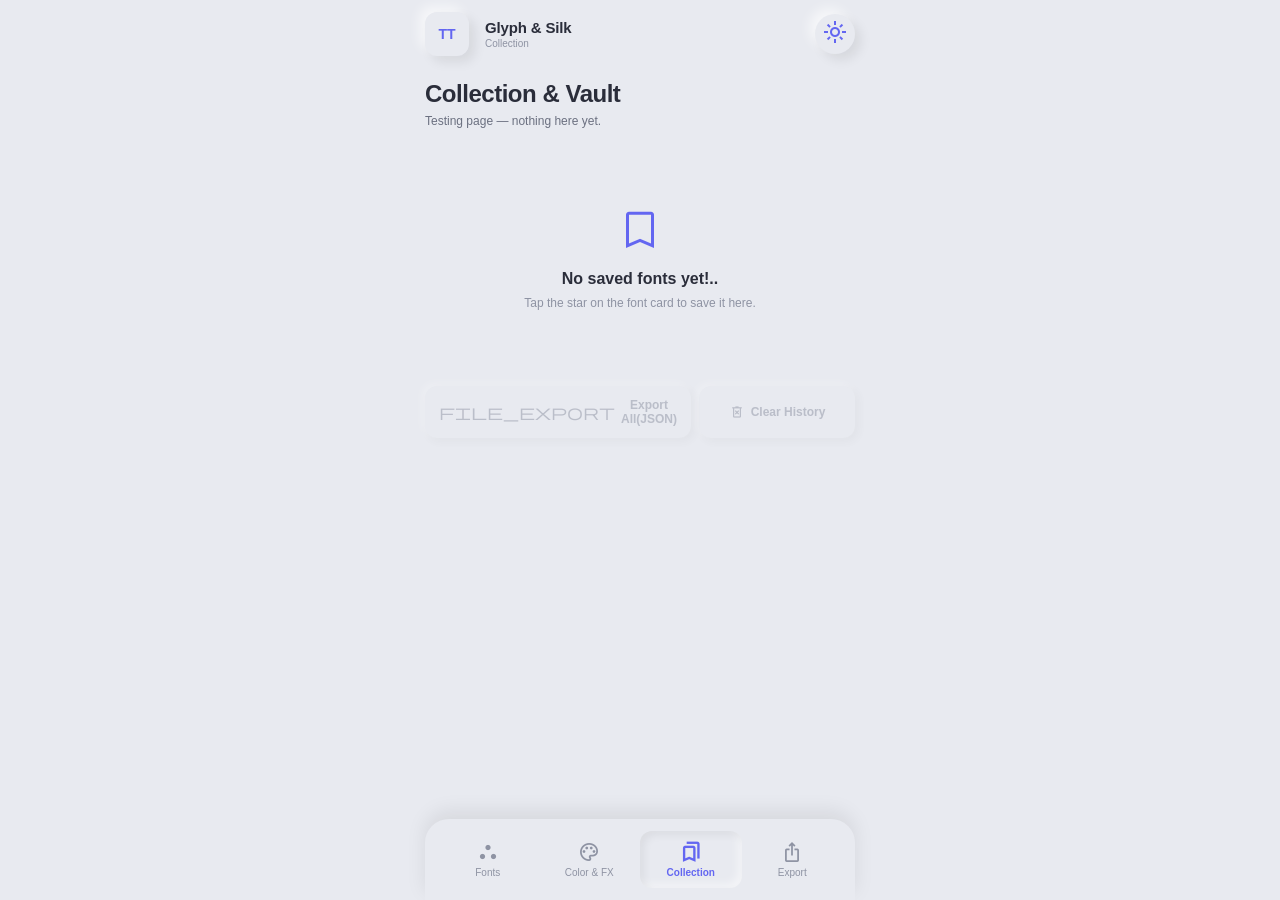
==== commit e2093710: "adding the clearAll and export option" ====
--- a/indexCollection.html
+++ b/indexCollection.html
@@ -5,65 +5,52 @@
     <meta name="viewport" content="width=device-width, initial-scale=1.0" />
     <title>Glyph & Silk - Collection</title>
     <link rel="stylesheet" href="styleCollection.css" />
+    <link rel="preconnect" href="https://fonts.googleapis.com" />
+    <link rel="preconnect" href="https://fonts.gstatic.com" crossorigin />
+    <link
+      href="https://fonts.googleapis.com/css2?family=Alex+Brush&family=Alfa+Slab+One&family=Allura&family=Almendra&family=Amatic+SC&family=Anton&family=Anybody:wght@400;700&family=Architects+Daughter&family=Archivo+Black&family=Audiowide&family=Baloo+2&family=Bebas+Neue&family=Bodoni+Moda:ital@0;1&family=Bowlby+One&family=Bubblegum+Sans&family=Bungee&family=Bungee+Inline&family=Bungee+Outline&family=Bungee+Shade&family=Butcherman&family=Caveat&family=Chewy&family=Cinzel&family=Cinzel+Decorative&family=Codystar&family=Cormorant+Garamond:ital@0;1&family=Creepster&family=DM+Serif+Display:ital@0;1&family=Dancing+Script&family=Datatype&family=Faster+One&family=Fira+Code&family=Freckle+Face&family=Geist+Pixel&family=Geomini&family=Great+Vibes&family=Indie+Flower&family=Instrument+Serif:ital@0;1&family=Inter&family=Italianno&family=JetBrains+Mono&family=Josefin+Sans&family=Julius+Sans+One&family=Kalnia+Glaze&family=Kalam&family=Kranky&family=Major+Mono+Display&family=Metal+Mania&family=Metamorphous&family=Michroma&family=Miltonian&family=Mochiy+Pop+One&family=Modak&family=Monoton&family=Mrs+Saint+Delafield&family=Nanum+Pen+Script&family=Nosifer&family=Nova+Mono&family=Orbitron&family=Outfit&family=Parisienne&family=Passero+One&family=Pinyon+Script&family=Pirata+One&family=Playfair+Display:ital@0;1&family=Poiret+One&family=Prata&family=Righteous&family=Rubik+Glitch&family=Rubik+Moonrocks&family=Sacramento&family=Shadows+Into+Light&family=Silkscreen&family=Sniglet&family=Sora&family=Space+Grotesk&family=Space+Mono&family=Stardos+Stencil&family=Syncopate&family=Syne&family=TASA+Explorer&family=TASA+Orbitor&family=Tan+Pearl&family=Tangerine&family=Tilt+Neon&family=Tilt+Prism&family=Tilt+Warp&family=Unbounded&family=UnifrakturMaguntia&family=Varela+Round&family=Wallpoet&family=Zen+Dots&display=swap"
+      rel="stylesheet"
+    />
     <link
       rel="stylesheet"
       href="https://fonts.googleapis.com/css2?family=Material+Symbols+Outlined:opsz,wght,FILL,GRAD@24,400,0,0"
     />
-    <link rel="preconnect" href="https://fonts.googleapis.com" />
-    <link rel="preconnect" href="https://fonts.gstatic.com" crossorigin />
-    <link
-      href="https://fonts.googleapis.com/css2?family=Plus+Jakarta+Sans:wght@400;500;600;700&family=Playfair+Display:ital,wght@0,400;0,700;1,400&family=Fira+Code:wght@400;500&family=Dancing+Script:wght@400;700&family=DM+Serif+Display:ital@0;1&display=swap"
-      rel="stylesheet"
-    />
   </head>
   <body>
     <div class="app">
-      <!-- HEADER -->
       <header class="header">
         <div class="header-left">
           <div class="logo">TT</div>
           <div>
             <h1>Glyph & Silk</h1>
-            <p>Typography Studio</p>
+            <p>Collection</p>
           </div>
         </div>
         <div class="header-right">
           <button class="theme-btn" id="themeToggle">
             <span class="material-symbols-outlined">dark_mode</span>
           </button>
-          <div class="avatar">
-            <span class="material-symbols-outlined">person</span>
-          </div>
         </div>
       </header>
 
-      <!-- TITLE -->
       <div class="title-section">
         <h2>Collection & Vault</h2>
-        <p class="subtitle">Your saved typography recipes, ready to copy.</p>
+        <p class="subtitle">Testing page — nothing here yet.</p>
       </div>
 
-      <!-- SEARCH -->
-      <div class="search-bar">
-        <span class="material-symbols-outlined search-icon">search</span>
-        <input
-          type="text"
-          id="searchInput"
-          placeholder="Search saved fonts..."
-        />
+      <!-- This is where we'll build the list -->
+      <div class="saved-list" id="savedList"></div>
+      <div class="expAndClear">
+        <button class="exportBtn">
+          <span class="material-symbols-outlined"> file_export </span>
+          Export All(JSON)
+        </button>
+        <button class="clearBtn">
+          <span class="material-symbols-outlined"> delete_forever </span>
+          Clear History
+        </button>
       </div>
 
-      <!-- SAVED LIST (populated by JS) -->
-      <div class="saved-list" id="savedList"></div>
-
-      <!-- EMPTY STATE -->
-      <div class="empty-state" id="emptyState" style="display: none">
-        <span class="material-symbols-outlined">bookmark_border</span>
-        <h3>No saved fonts yet</h3>
-        <p>Tap the ♡ on any font card to save it here.</p>
-      </div>
-
-      <!-- BOTTOM NAV -->
       <nav class="bottom-nav">
         <a href="index.html" class="nav-item">
           <span><span class="material-symbols-outlined">atr</span></span>
--- a/styleCollection.css
+++ b/styleCollection.css
@@ -649,9 +649,7 @@
   color: var(--primary);
   font-weight: 600;
 }
-/* ============================================================
-   TITLE
-   ============================================================ */
+
 .title-section {
   margin-bottom: var(--space-md);
 }
@@ -836,3 +834,110 @@
 .search-bar input::placeholder {
   color: var(--text-tertiary);
 }
+
+.expAndClear {
+  /* Flex layout: buttons side by side */
+  display: flex;
+  gap: var(--space-sm);
+
+  /* Space above and below the container */
+  margin-top: var(--space-md);
+  margin-bottom: var(--space-md);
+}
+
+/* -------- Shared button styles -------- */
+.exportBtn,
+.clearBtn {
+  /* Each button takes equal width */
+  flex: 1;
+
+  /* Text + icon stacked horizontally */
+  display: flex;
+  align-items: center;
+  justify-content: center;
+  gap: 6px;
+
+  /* Neomorphic surface — same color as parent (required!) */
+  background: var(--surface-raised);
+
+  /* No borders — they break neomorphism */
+  border: none;
+
+  /* Rounded corners */
+  border-radius: var(--r-md);
+
+  /* Padding inside the button */
+  padding: 12px 14px;
+
+  /* Font — inherit from the page */
+  font-family: inherit;
+  font-size: 12px;
+  font-weight: 600;
+
+  /* Cursor feedback */
+  cursor: pointer;
+
+  /* Raised shadow (floating up from the surface) */
+  box-shadow: var(--shadow-raised);
+
+  /* Smooth transition for the press animation */
+  transition: all 0.15s ease;
+}
+
+/* -------- Export button — accent color (indigo) -------- */
+.exportBtn {
+  color: var(--primary);
+}
+
+/* -------- Clear button — danger color (red) -------- */
+.clearBtn {
+  color: var(--danger);
+}
+
+/* -------- Press effect (both) -------- */
+.exportBtn:active,
+.clearBtn:active {
+  /* Inset shadow = pushed into the surface */
+  box-shadow: var(--shadow-inset);
+
+  /* Slight scale down for a tactile feel */
+  transform: scale(0.98);
+}
+
+/* -------- Optional: hover glow on desktop -------- */
+.exportBtn:hover,
+.clearBtn:hover {
+  /* Soft inner glow */
+  box-shadow: var(--shadow-inset);
+}
+
+/* -------- Icons inside the buttons -------- */
+.exportBtn .material-symbols-outlined,
+.clearBtn .material-symbols-outlined {
+  font-size: 16px;
+}
+
+.exportBtn:disabled,
+.clearBtn:disabled {
+  /* Grey out the text */
+  color: var(--text-tertiary);
+
+  /* Reduce overall opacity */
+  opacity: 0.5;
+
+  /* Remove the pointer cursor (use default arrow) */
+  cursor: not-allowed;
+
+  /* Slight change to shadow so it feels "flatter" */
+  box-shadow: var(--shadow-soft);
+
+  /* Remove hover/press effect */
+  transform: none;
+}
+
+/* Prevent the press animation on disabled buttons */
+.exportBtn:disabled:active,
+.clearBtn:disabled:active {
+  transform: none;
+  box-shadow: var(--shadow-soft);
+}
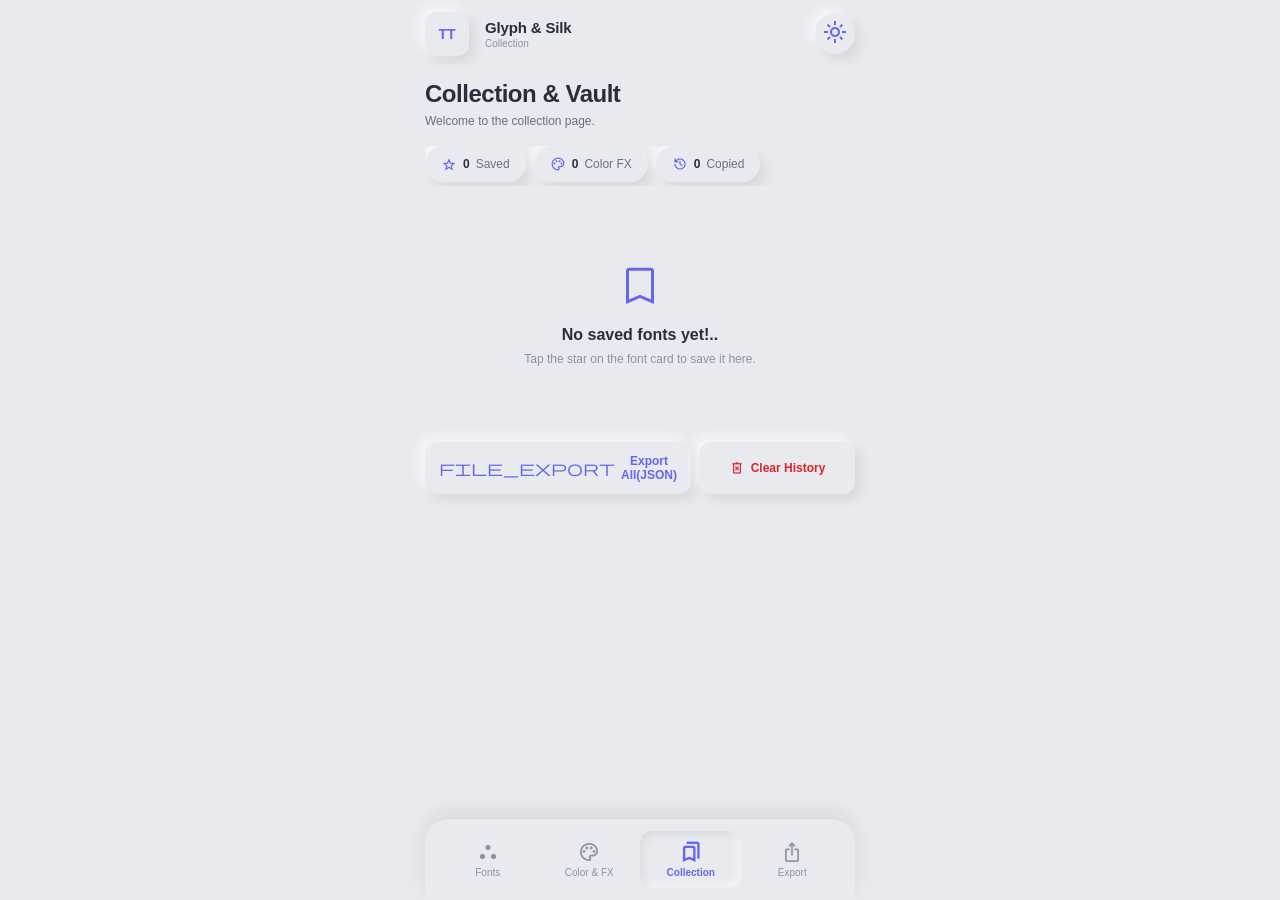
==== commit e048d932: "adding the increment of the collection" ====
--- a/indexCollection.html
+++ b/indexCollection.html
@@ -35,7 +35,30 @@
 
       <div class="title-section">
         <h2>Collection & Vault</h2>
-        <p class="subtitle">Testing page — nothing here yet.</p>
+        <p class="subtitle">Welcome to the collection page.</p>
+      </div>
+
+      <div class="stats-row">
+        <!-- Pill 1: Total saved fonts -->
+        <div class="stat-pill">
+          <span class="material-symbols-outlined icon">star</span>
+          <span class="stat-number" id="savedCount">0</span>
+          <span class="stat-label">Saved</span>
+        </div>
+
+        <!-- Pill 2: Total saved color recipes -->
+        <div class="stat-pill">
+          <span class="material-symbols-outlined icon">palette</span>
+          <span class="stat-number" id="colorCount">0</span>
+          <span class="stat-label">Color FX</span>
+        </div>
+
+        <!-- Pill 3: Total copied fonts -->
+        <div class="stat-pill">
+          <span class="material-symbols-outlined icon">history</span>
+          <span class="stat-number" id="copyCount">0</span>
+          <span class="stat-label">Copied</span>
+        </div>
       </div>
 
       <!-- This is where we'll build the list -->
--- a/styleCollection.css
+++ b/styleCollection.css
@@ -941,3 +941,75 @@
   transform: none;
   box-shadow: var(--shadow-soft);
 }
+
+.stats-row {
+  /* Lay them out in a row */
+  display: flex;
+
+  /* Small gap between pills */
+  gap: var(--space-sm);
+
+  /* Space below the row */
+  margin-bottom: var(--space-md);
+
+  /* If the row is too wide, allow horizontal scroll */
+  overflow-x: auto;
+
+  /* Small padding so the shadow isn't clipped */
+  padding-bottom: var(--space-xs);
+}
+
+/* -------- Individual pill -------- */
+.stat-pill {
+  /* Don't shrink — let them keep their natural width */
+  flex-shrink: 0;
+
+  /* Small horizontal layout */
+  display: flex;
+  align-items: center;
+  gap: 6px;
+
+  /* Pill shape (fully rounded) */
+  border-radius: var(--r-full);
+
+  /* Padding inside */
+  padding: 10px 16px;
+
+  /* Neomorphic surface color */
+  background: var(--surface-raised);
+
+  /* Raised shadow */
+  box-shadow: var(--shadow-raised);
+
+  /* Text styles */
+  font-size: 12px;
+  font-weight: 500;
+
+  /* Primary color for the number */
+  color: var(--text-primary);
+}
+
+/* -------- Icon inside the pill -------- */
+.stat-pill .icon {
+  /* Smaller icon */
+  font-size: 16px;
+
+  /* Accent color */
+  color: var(--primary);
+
+  /* Align with text baseline */
+  display: flex;
+  align-items: center;
+}
+
+/* -------- The number (bold) -------- */
+.stat-pill .stat-number {
+  font-weight: 700;
+  color: var(--text-primary);
+}
+
+/* -------- The label (lighter) -------- */
+.stat-pill .stat-label {
+  color: var(--text-secondary);
+  font-weight: 500;
+}
